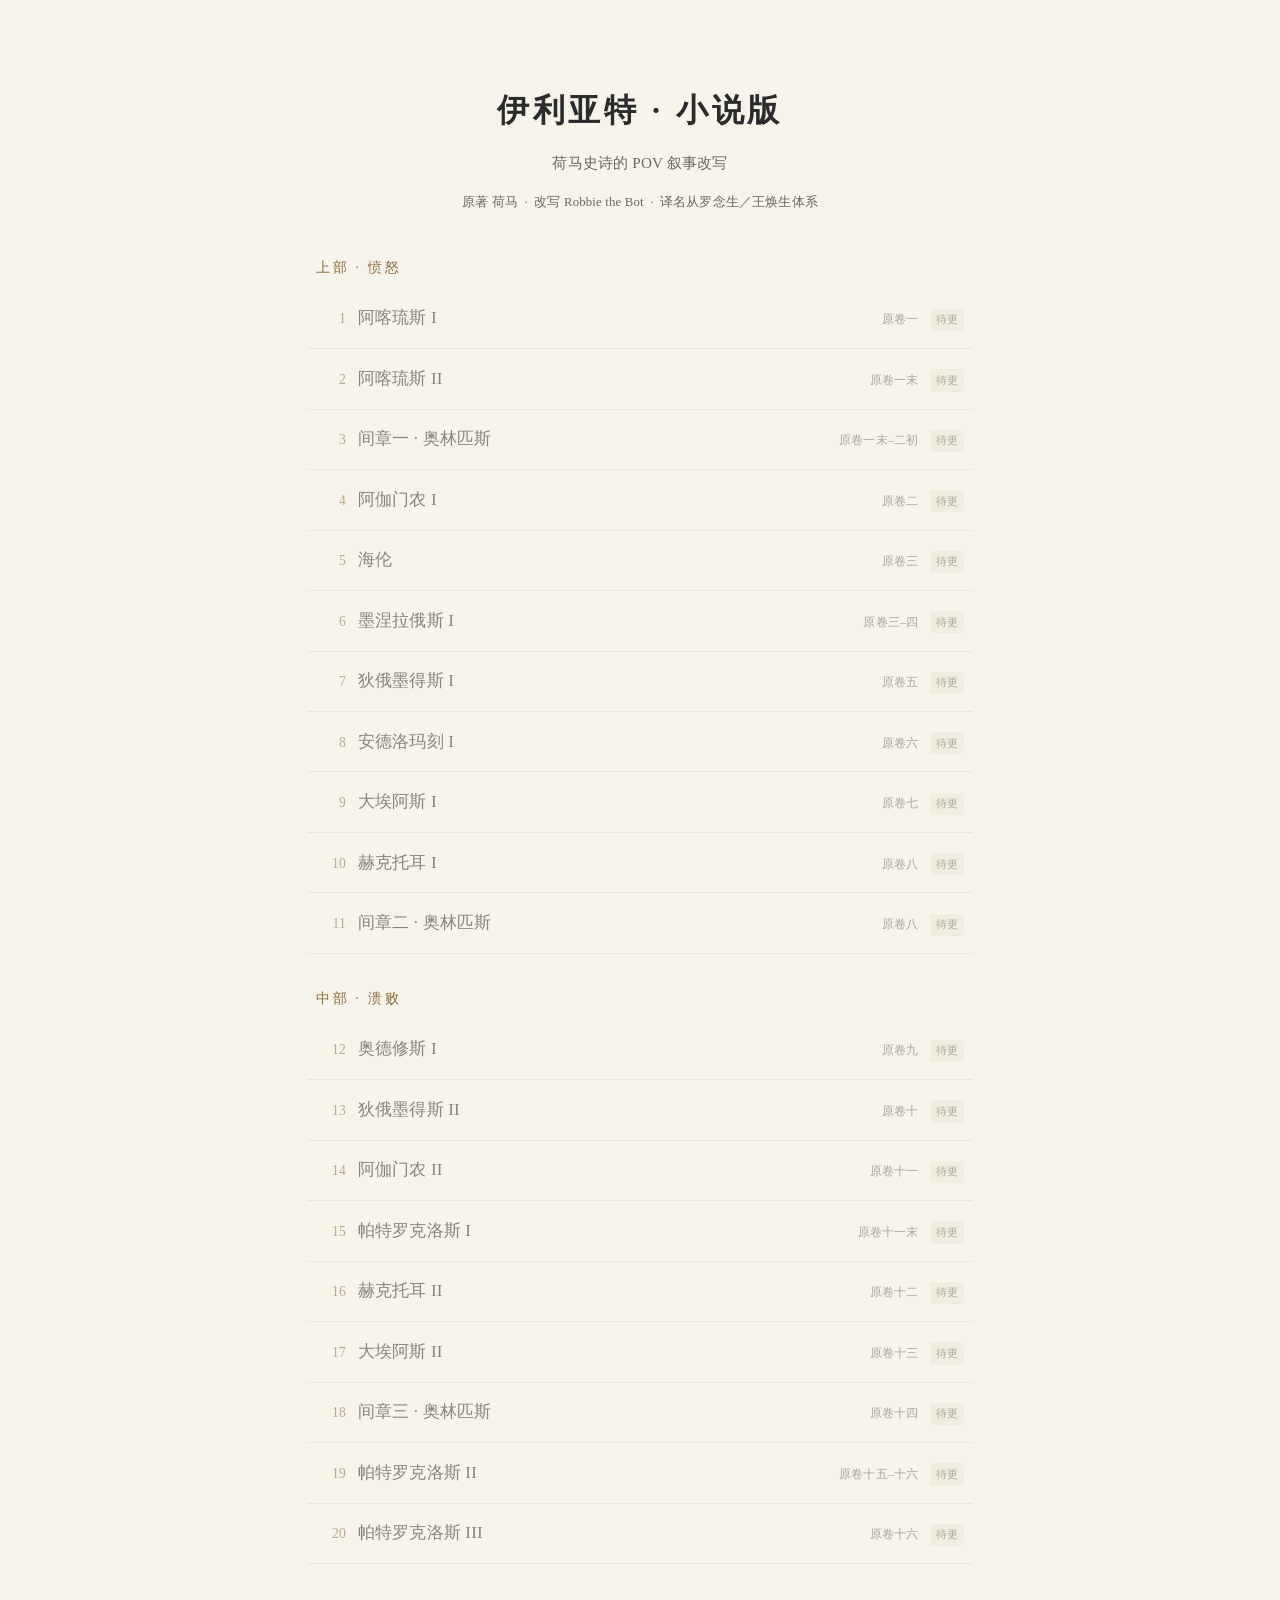
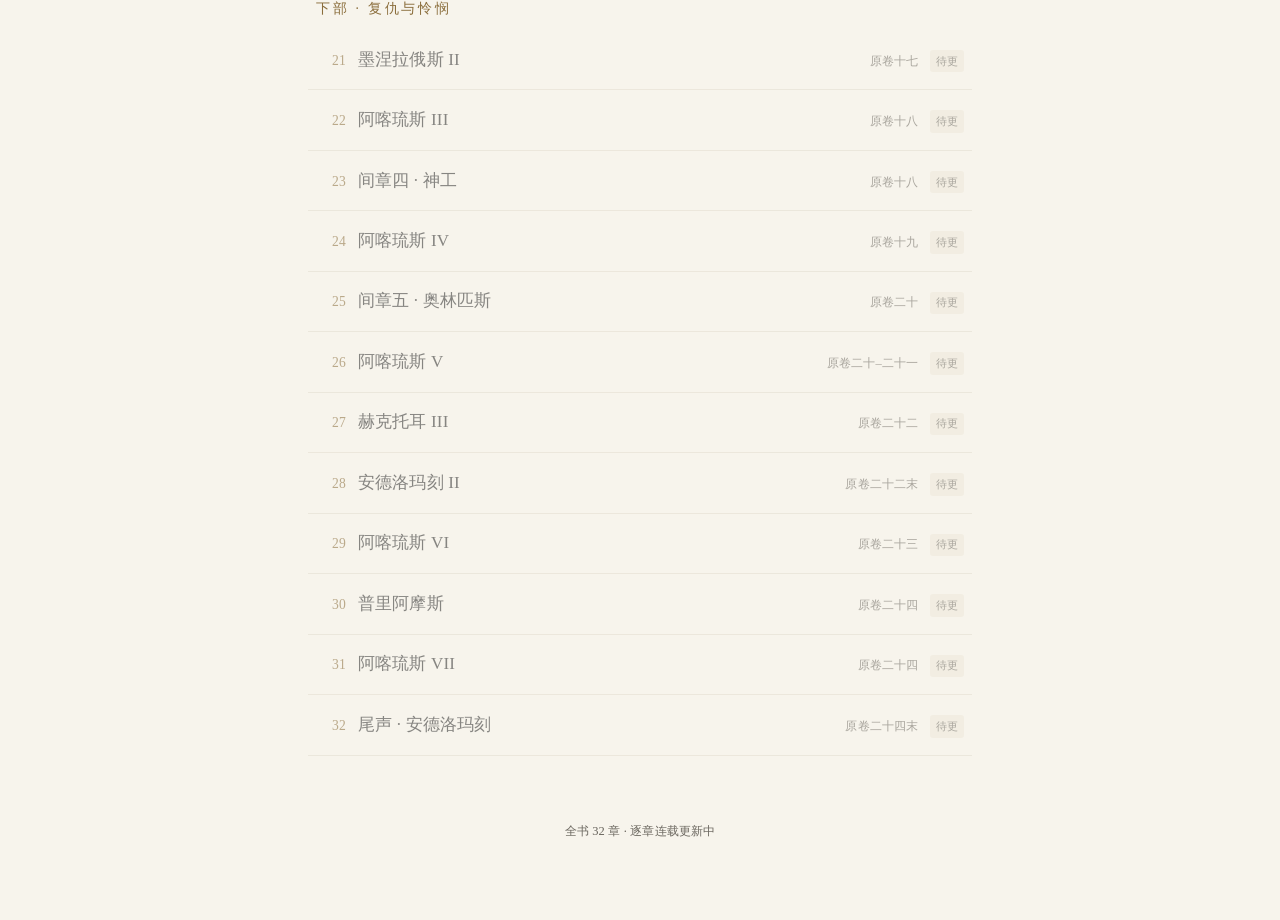
==== index.html @ 6d1f7e91 "init: ebook site skeleton with 32-chapter TOC" ====
<!DOCTYPE html>
<html lang="zh-CN">
<head>
<meta charset="UTF-8">
<meta name="viewport" content="width=device-width, initial-scale=1.0">
<title>伊利亚特-小说版</title>
<meta name="description" content="荷马史诗《伊利亚特》的 POV 小说改写：忠于原著情节，以《冰与火之歌》式的限知视角与冷峻叙事重述特洛伊战争第十年的五十一天。">
<link rel="stylesheet" href="assets/style.css">
</head>
<body>
<div class="wrap">

  <h1 class="book-title">伊利亚特 · 小说版</h1>
  <p class="book-subtitle">荷马史诗的 POV 叙事改写</p>
  <p class="book-meta">原著 荷马<span class="dot">·</span>改写 Robbie the Bot<span class="dot">·</span>译名从罗念生／王焕生体系</p>

  <p class="toc-section">上部 · 愤怒</p>
  <ul class="toc">
    <li class="toc-item is-pending"><span class="toc-num">1</span><span class="toc-name">阿喀琉斯 I</span><span class="toc-vol">原卷一</span><span class="toc-badge">待更</span></li>
    <li class="toc-item is-pending"><span class="toc-num">2</span><span class="toc-name">阿喀琉斯 II</span><span class="toc-vol">原卷一末</span><span class="toc-badge">待更</span></li>
    <li class="toc-item is-pending"><span class="toc-num">3</span><span class="toc-name">间章一 · 奥林匹斯</span><span class="toc-vol">原卷一末–二初</span><span class="toc-badge">待更</span></li>
    <li class="toc-item is-pending"><span class="toc-num">4</span><span class="toc-name">阿伽门农 I</span><span class="toc-vol">原卷二</span><span class="toc-badge">待更</span></li>
    <li class="toc-item is-pending"><span class="toc-num">5</span><span class="toc-name">海伦</span><span class="toc-vol">原卷三</span><span class="toc-badge">待更</span></li>
    <li class="toc-item is-pending"><span class="toc-num">6</span><span class="toc-name">墨涅拉俄斯 I</span><span class="toc-vol">原卷三–四</span><span class="toc-badge">待更</span></li>
    <li class="toc-item is-pending"><span class="toc-num">7</span><span class="toc-name">狄俄墨得斯 I</span><span class="toc-vol">原卷五</span><span class="toc-badge">待更</span></li>
    <li class="toc-item is-pending"><span class="toc-num">8</span><span class="toc-name">安德洛玛刻 I</span><span class="toc-vol">原卷六</span><span class="toc-badge">待更</span></li>
    <li class="toc-item is-pending"><span class="toc-num">9</span><span class="toc-name">大埃阿斯 I</span><span class="toc-vol">原卷七</span><span class="toc-badge">待更</span></li>
    <li class="toc-item is-pending"><span class="toc-num">10</span><span class="toc-name">赫克托耳 I</span><span class="toc-vol">原卷八</span><span class="toc-badge">待更</span></li>
    <li class="toc-item is-pending"><span class="toc-num">11</span><span class="toc-name">间章二 · 奥林匹斯</span><span class="toc-vol">原卷八</span><span class="toc-badge">待更</span></li>
  </ul>

  <p class="toc-section">中部 · 溃败</p>
  <ul class="toc">
    <li class="toc-item is-pending"><span class="toc-num">12</span><span class="toc-name">奥德修斯 I</span><span class="toc-vol">原卷九</span><span class="toc-badge">待更</span></li>
    <li class="toc-item is-pending"><span class="toc-num">13</span><span class="toc-name">狄俄墨得斯 II</span><span class="toc-vol">原卷十</span><span class="toc-badge">待更</span></li>
    <li class="toc-item is-pending"><span class="toc-num">14</span><span class="toc-name">阿伽门农 II</span><span class="toc-vol">原卷十一</span><span class="toc-badge">待更</span></li>
    <li class="toc-item is-pending"><span class="toc-num">15</span><span class="toc-name">帕特罗克洛斯 I</span><span class="toc-vol">原卷十一末</span><span class="toc-badge">待更</span></li>
    <li class="toc-item is-pending"><span class="toc-num">16</span><span class="toc-name">赫克托耳 II</span><span class="toc-vol">原卷十二</span><span class="toc-badge">待更</span></li>
    <li class="toc-item is-pending"><span class="toc-num">17</span><span class="toc-name">大埃阿斯 II</span><span class="toc-vol">原卷十三</span><span class="toc-badge">待更</span></li>
    <li class="toc-item is-pending"><span class="toc-num">18</span><span class="toc-name">间章三 · 奥林匹斯</span><span class="toc-vol">原卷十四</span><span class="toc-badge">待更</span></li>
    <li class="toc-item is-pending"><span class="toc-num">19</span><span class="toc-name">帕特罗克洛斯 II</span><span class="toc-vol">原卷十五–十六</span><span class="toc-badge">待更</span></li>
    <li class="toc-item is-pending"><span class="toc-num">20</span><span class="toc-name">帕特罗克洛斯 III</span><span class="toc-vol">原卷十六</span><span class="toc-badge">待更</span></li>
  </ul>

  <p class="toc-section">下部 · 复仇与怜悯</p>
  <ul class="toc">
    <li class="toc-item is-pending"><span class="toc-num">21</span><span class="toc-name">墨涅拉俄斯 II</span><span class="toc-vol">原卷十七</span><span class="toc-badge">待更</span></li>
    <li class="toc-item is-pending"><span class="toc-num">22</span><span class="toc-name">阿喀琉斯 III</span><span class="toc-vol">原卷十八</span><span class="toc-badge">待更</span></li>
    <li class="toc-item is-pending"><span class="toc-num">23</span><span class="toc-name">间章四 · 神工</span><span class="toc-vol">原卷十八</span><span class="toc-badge">待更</span></li>
    <li class="toc-item is-pending"><span class="toc-num">24</span><span class="toc-name">阿喀琉斯 IV</span><span class="toc-vol">原卷十九</span><span class="toc-badge">待更</span></li>
    <li class="toc-item is-pending"><span class="toc-num">25</span><span class="toc-name">间章五 · 奥林匹斯</span><span class="toc-vol">原卷二十</span><span class="toc-badge">待更</span></li>
    <li class="toc-item is-pending"><span class="toc-num">26</span><span class="toc-name">阿喀琉斯 V</span><span class="toc-vol">原卷二十–二十一</span><span class="toc-badge">待更</span></li>
    <li class="toc-item is-pending"><span class="toc-num">27</span><span class="toc-name">赫克托耳 III</span><span class="toc-vol">原卷二十二</span><span class="toc-badge">待更</span></li>
    <li class="toc-item is-pending"><span class="toc-num">28</span><span class="toc-name">安德洛玛刻 II</span><span class="toc-vol">原卷二十二末</span><span class="toc-badge">待更</span></li>
    <li class="toc-item is-pending"><span class="toc-num">29</span><span class="toc-name">阿喀琉斯 VI</span><span class="toc-vol">原卷二十三</span><span class="toc-badge">待更</span></li>
    <li class="toc-item is-pending"><span class="toc-num">30</span><span class="toc-name">普里阿摩斯</span><span class="toc-vol">原卷二十四</span><span class="toc-badge">待更</span></li>
    <li class="toc-item is-pending"><span class="toc-num">31</span><span class="toc-name">阿喀琉斯 VII</span><span class="toc-vol">原卷二十四</span><span class="toc-badge">待更</span></li>
    <li class="toc-item is-pending"><span class="toc-num">32</span><span class="toc-name">尾声 · 安德洛玛刻</span><span class="toc-vol">原卷二十四末</span><span class="toc-badge">待更</span></li>
  </ul>

  <p class="colophon">全书 32 章 · 逐章连载更新中</p>

</div>
</body>
</html>
---- assets/style.css ----
/* 《伊利亚特-小说版》电子书样式
   纸感阅读 / 衬线排版 / 移动端优先 / 自动深色模式 */

:root {
  --paper: #f7f4ec;
  --ink: #2b2b2b;
  --ink-soft: #6b675f;
  --accent: #8a6d3b;
  --hairline: #e3ddd0;
  --card: #fffdf8;
  --badge-bg: #efe9db;
}

@media (prefers-color-scheme: dark) {
  :root {
    --paper: #1a1917;
    --ink: #e8e4da;
    --ink-soft: #9a948a;
    --accent: #c9a86a;
    --hairline: #33302b;
    --card: #22211e;
    --badge-bg: #2e2b26;
  }
}

* { box-sizing: border-box; }

html { -webkit-text-size-adjust: 100%; }

body {
  margin: 0;
  background: var(--paper);
  color: var(--ink);
  font-family: "Noto Serif SC", "Source Han Serif SC", "Songti SC", "STSong", serif;
  font-size: 17px;
  line-height: 1.9;
  letter-spacing: 0.01em;
}

.wrap {
  max-width: 44rem;
  margin: 0 auto;
  padding: 2.5rem 1.25rem 4rem;
}

/* ---------- 首页 ---------- */

.book-title {
  text-align: center;
  margin: 2.5rem 0 0.5rem;
  font-size: 2rem;
  font-weight: 700;
  letter-spacing: 0.12em;
}

.book-subtitle {
  text-align: center;
  color: var(--ink-soft);
  font-size: 0.95rem;
  margin: 0 0 0.75rem;
}

.book-meta {
  text-align: center;
  color: var(--ink-soft);
  font-size: 0.8rem;
  margin-bottom: 2.5rem;
}

.book-meta .dot { margin: 0 0.5em; }

.toc { list-style: none; margin: 0; padding: 0; }

.toc-item {
  display: flex;
  align-items: baseline;
  gap: 0.75rem;
  padding: 0.85rem 0.5rem;
  border-bottom: 1px solid var(--hairline);
}

a.toc-item {
  color: inherit;
  text-decoration: none;
  transition: background 0.15s ease;
}

a.toc-item:hover { background: var(--badge-bg); }

.toc-num {
  flex: none;
  width: 2.2em;
  text-align: right;
  color: var(--accent);
  font-size: 0.85rem;
  font-variant-numeric: tabular-nums;
}

.toc-name { flex: 1; }

.toc-vol {
  flex: none;
  color: var(--ink-soft);
  font-size: 0.78rem;
  white-space: nowrap;
}

.toc-badge {
  flex: none;
  font-size: 0.7rem;
  color: var(--ink-soft);
  background: var(--badge-bg);
  border-radius: 3px;
  padding: 0.05em 0.5em;
  white-space: nowrap;
}

.toc-item.is-pending { opacity: 0.55; }

.toc-section {
  margin: 2rem 0 0.5rem;
  padding: 0 0.5rem;
  color: var(--accent);
  font-size: 0.85rem;
  letter-spacing: 0.2em;
}

/* ---------- 章节页 ---------- */

.chapter-head { margin-bottom: 2.5rem; }

.back-link {
  display: inline-block;
  color: var(--ink-soft);
  font-size: 0.85rem;
  text-decoration: none;
  margin-bottom: 2rem;
}

.back-link:hover { color: var(--accent); }

.chapter-kicker {
  color: var(--accent);
  font-size: 0.85rem;
  letter-spacing: 0.25em;
  margin: 0 0 0.5rem;
}

.chapter-title {
  font-size: 1.7rem;
  font-weight: 700;
  margin: 0 0 0.5rem;
  letter-spacing: 0.06em;
}

.chapter-vol {
  color: var(--ink-soft);
  font-size: 0.85rem;
  margin: 0;
}

.chapter-body p {
  margin: 0 0 1.4em;
  text-align: justify;
  text-justify: inter-ideograph;
}

.chapter-body p:first-of-type::first-letter {
  font-size: 1.15em;
  color: var(--accent);
}

.chapter-nav {
  display: flex;
  justify-content: space-between;
  gap: 1rem;
  margin-top: 3.5rem;
  padding-top: 1.5rem;
  border-top: 1px solid var(--hairline);
}

.chapter-nav a {
  color: var(--accent);
  text-decoration: none;
  font-size: 0.9rem;
  max-width: 45%;
}

.chapter-nav a:hover { text-decoration: underline; }

.chapter-nav .next { margin-left: auto; text-align: right; }

.colophon {
  margin-top: 4rem;
  text-align: center;
  color: var(--ink-soft);
  font-size: 0.78rem;
}

/* ---------- 移动端 ---------- */

@media (max-width: 480px) {
  body { font-size: 16px; }
  .wrap { padding: 1.5rem 1rem 3rem; }
  .book-title { font-size: 1.6rem; margin-top: 1.5rem; }
  .chapter-title { font-size: 1.4rem; }
  .toc-vol { display: none; }
}
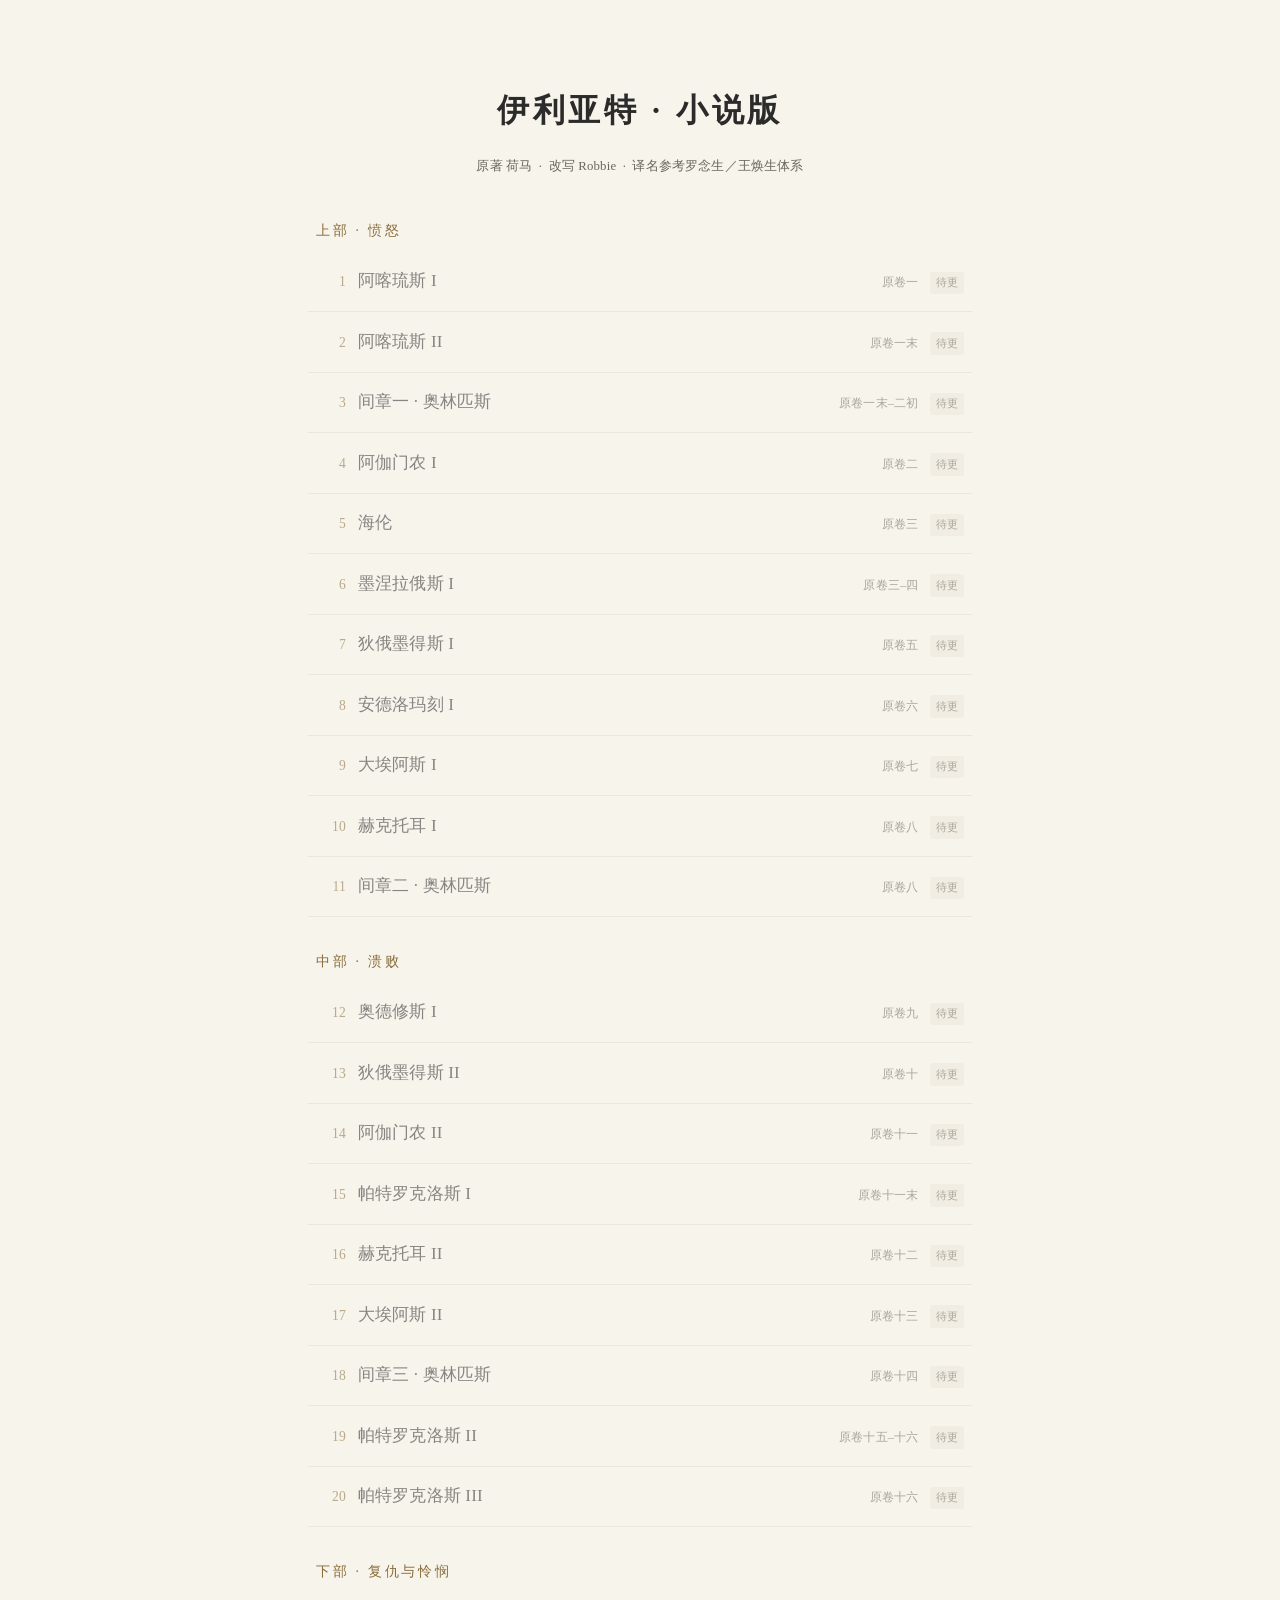
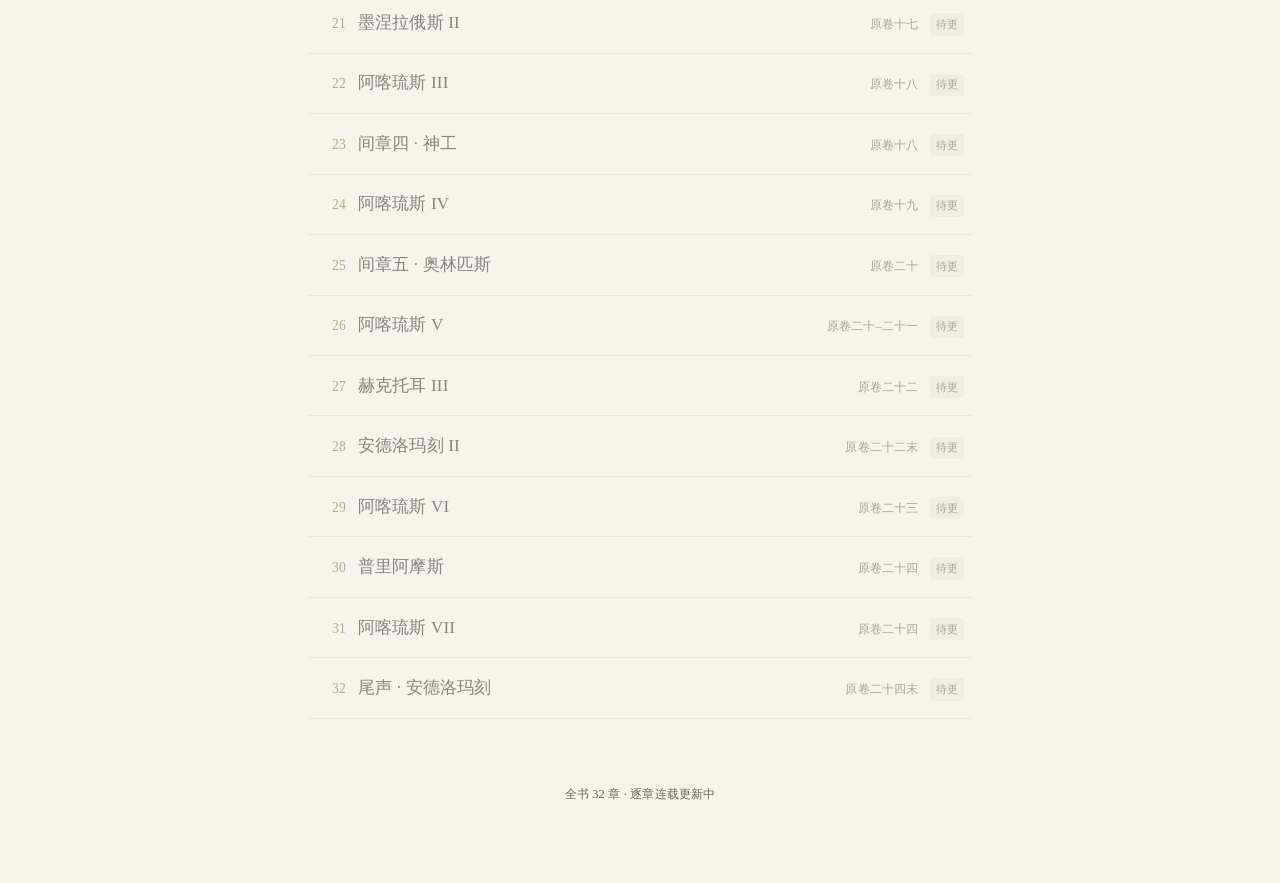
==== commit 7ff6a1cf: "home: drop subtitle, simplify byline" ====
--- a/index.html
+++ b/index.html
@@ -11,8 +11,7 @@
 <div class="wrap">
 
   <h1 class="book-title">伊利亚特 · 小说版</h1>
-  <p class="book-subtitle">荷马史诗的 POV 叙事改写</p>
-  <p class="book-meta">原著 荷马<span class="dot">·</span>改写 Robbie the Bot<span class="dot">·</span>译名从罗念生／王焕生体系</p>
+  <p class="book-meta">原著 荷马<span class="dot">·</span>改写 Robbie<span class="dot">·</span>译名参考罗念生／王焕生体系</p>
 
   <p class="toc-section">上部 · 愤怒</p>
   <ul class="toc">
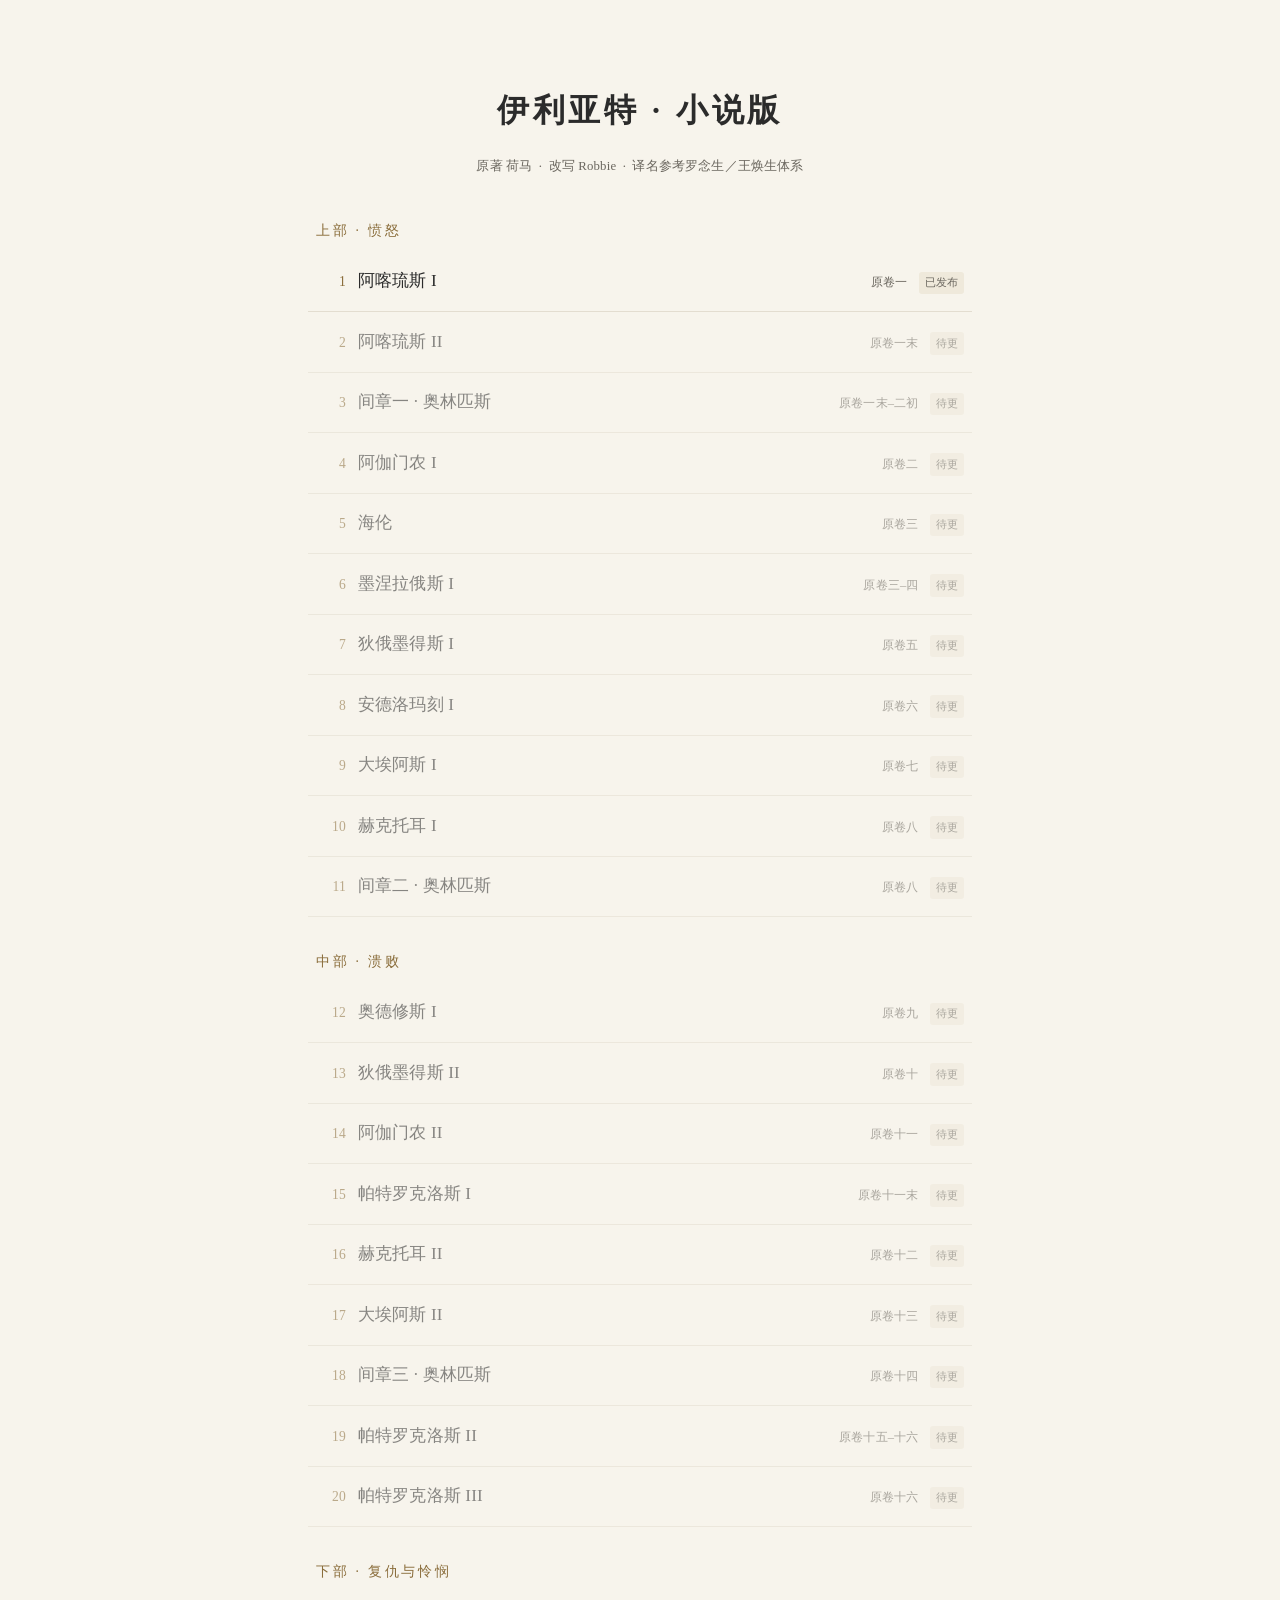
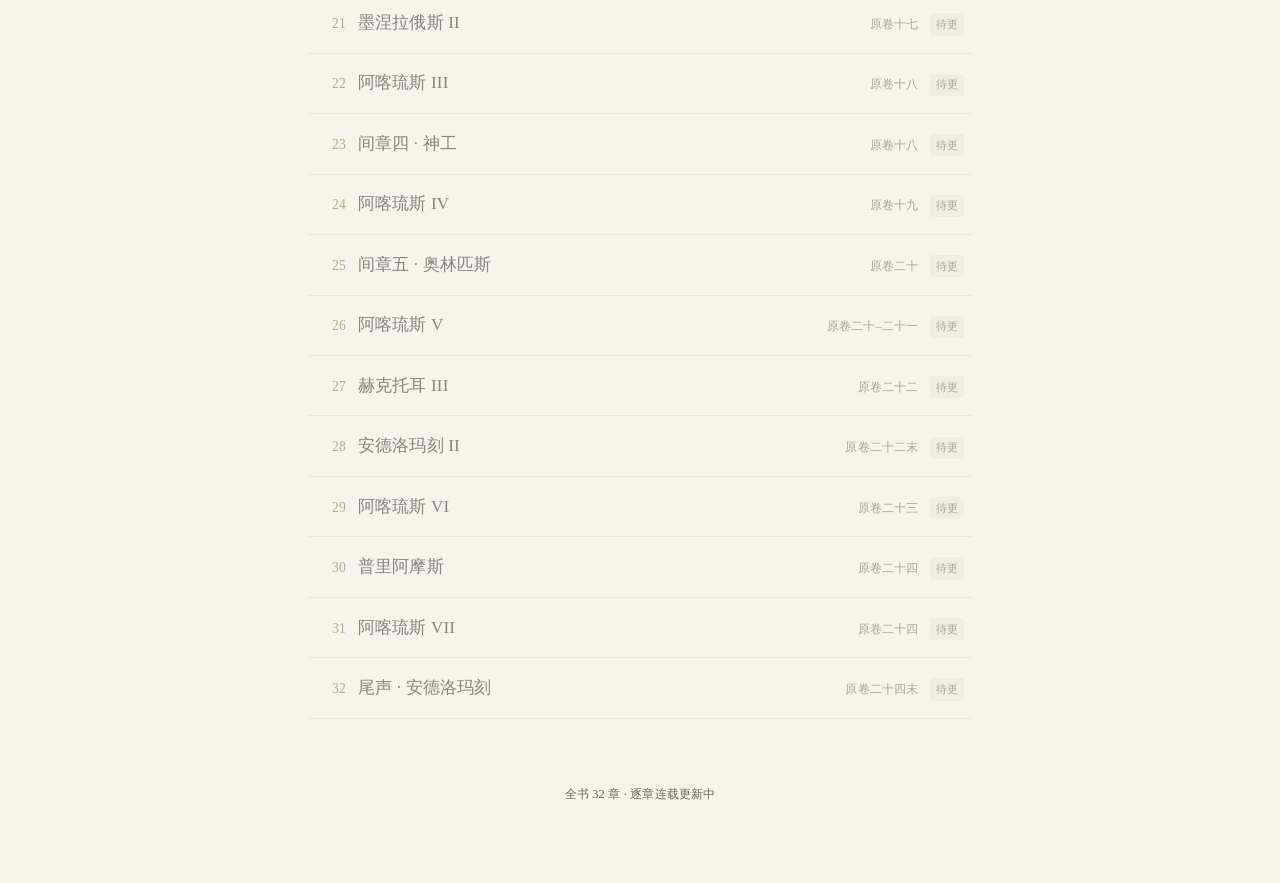
==== commit 8cfdbb11: "ch01: 阿喀琉斯 I（原卷一）" ====
--- a/index.html
+++ b/index.html
@@ -15,7 +15,7 @@
 
   <p class="toc-section">上部 · 愤怒</p>
   <ul class="toc">
-    <li class="toc-item is-pending"><span class="toc-num">1</span><span class="toc-name">阿喀琉斯 I</span><span class="toc-vol">原卷一</span><span class="toc-badge">待更</span></li>
+    <a class="toc-item" href="chapters/ch01.html"><span class="toc-num">1</span><span class="toc-name">阿喀琉斯 I</span><span class="toc-vol">原卷一</span><span class="toc-badge">已发布</span></a>
     <li class="toc-item is-pending"><span class="toc-num">2</span><span class="toc-name">阿喀琉斯 II</span><span class="toc-vol">原卷一末</span><span class="toc-badge">待更</span></li>
     <li class="toc-item is-pending"><span class="toc-num">3</span><span class="toc-name">间章一 · 奥林匹斯</span><span class="toc-vol">原卷一末–二初</span><span class="toc-badge">待更</span></li>
     <li class="toc-item is-pending"><span class="toc-num">4</span><span class="toc-name">阿伽门农 I</span><span class="toc-vol">原卷二</span><span class="toc-badge">待更</span></li>
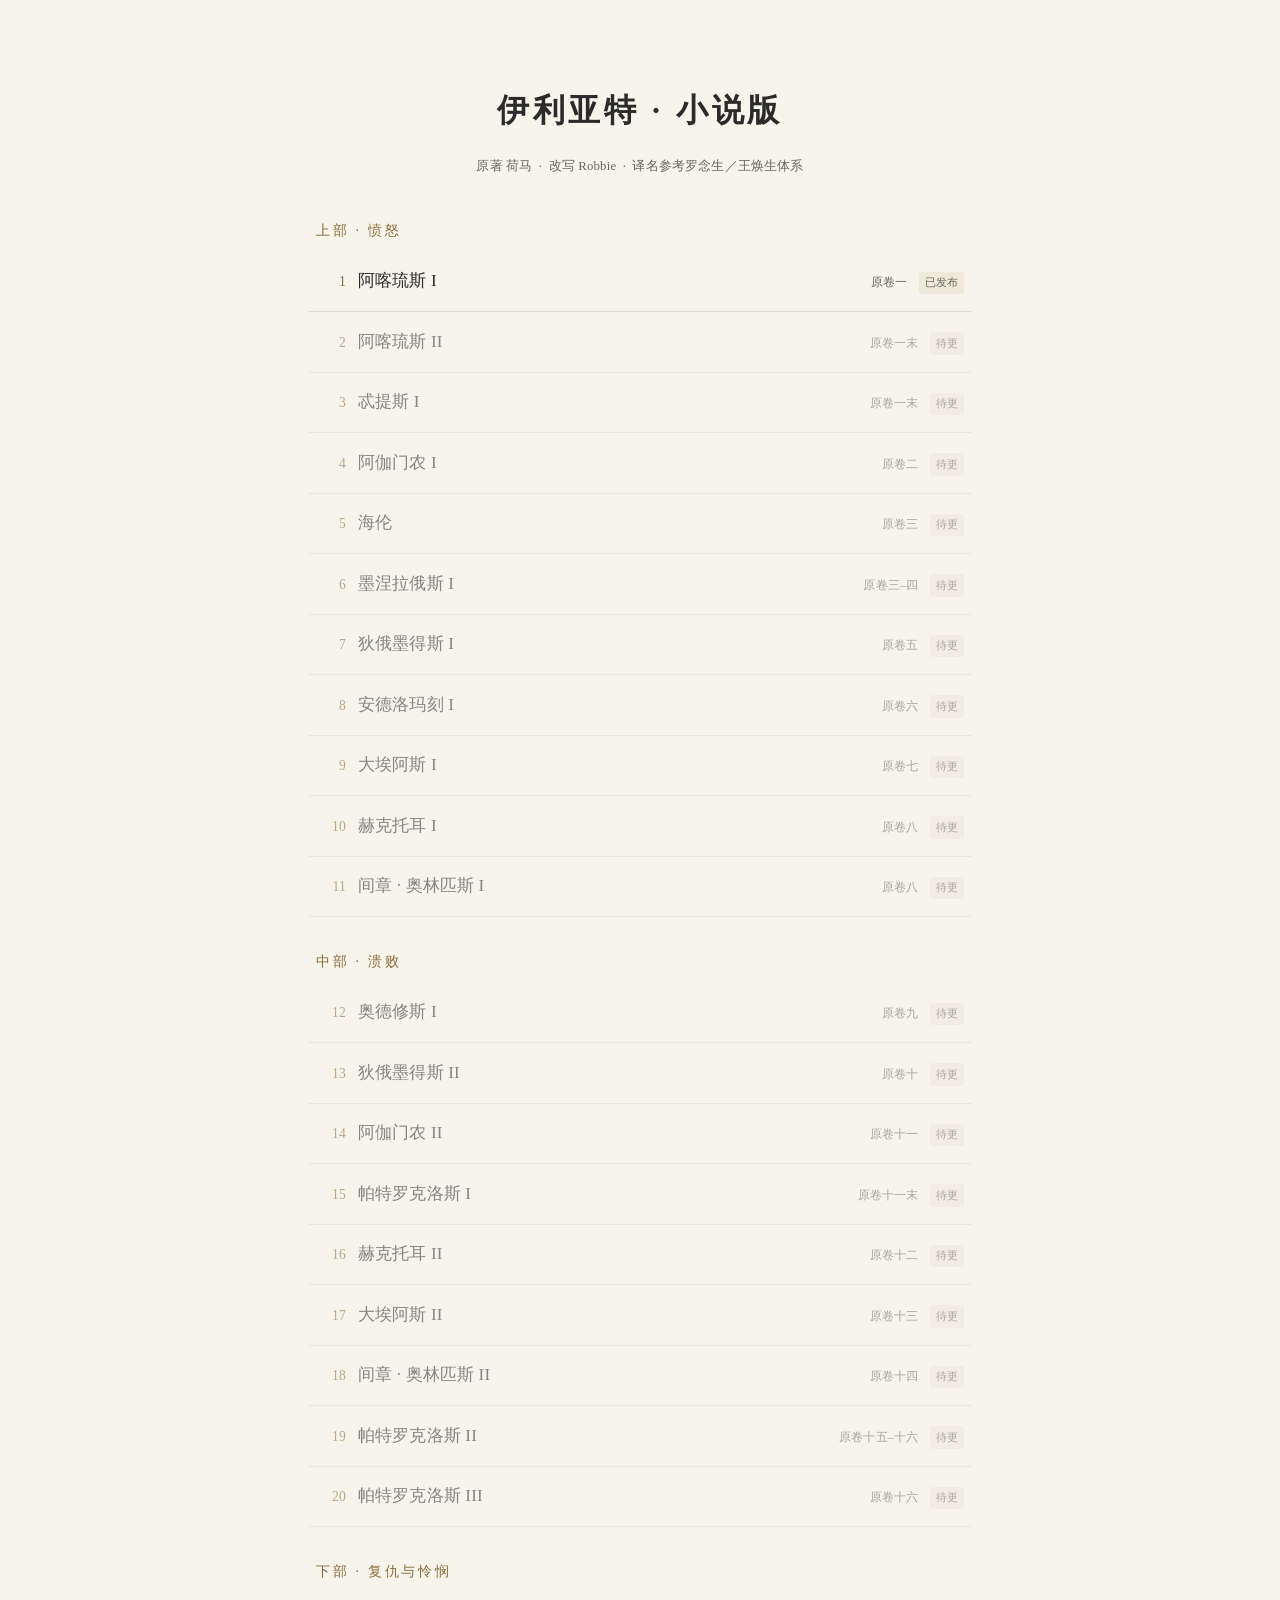
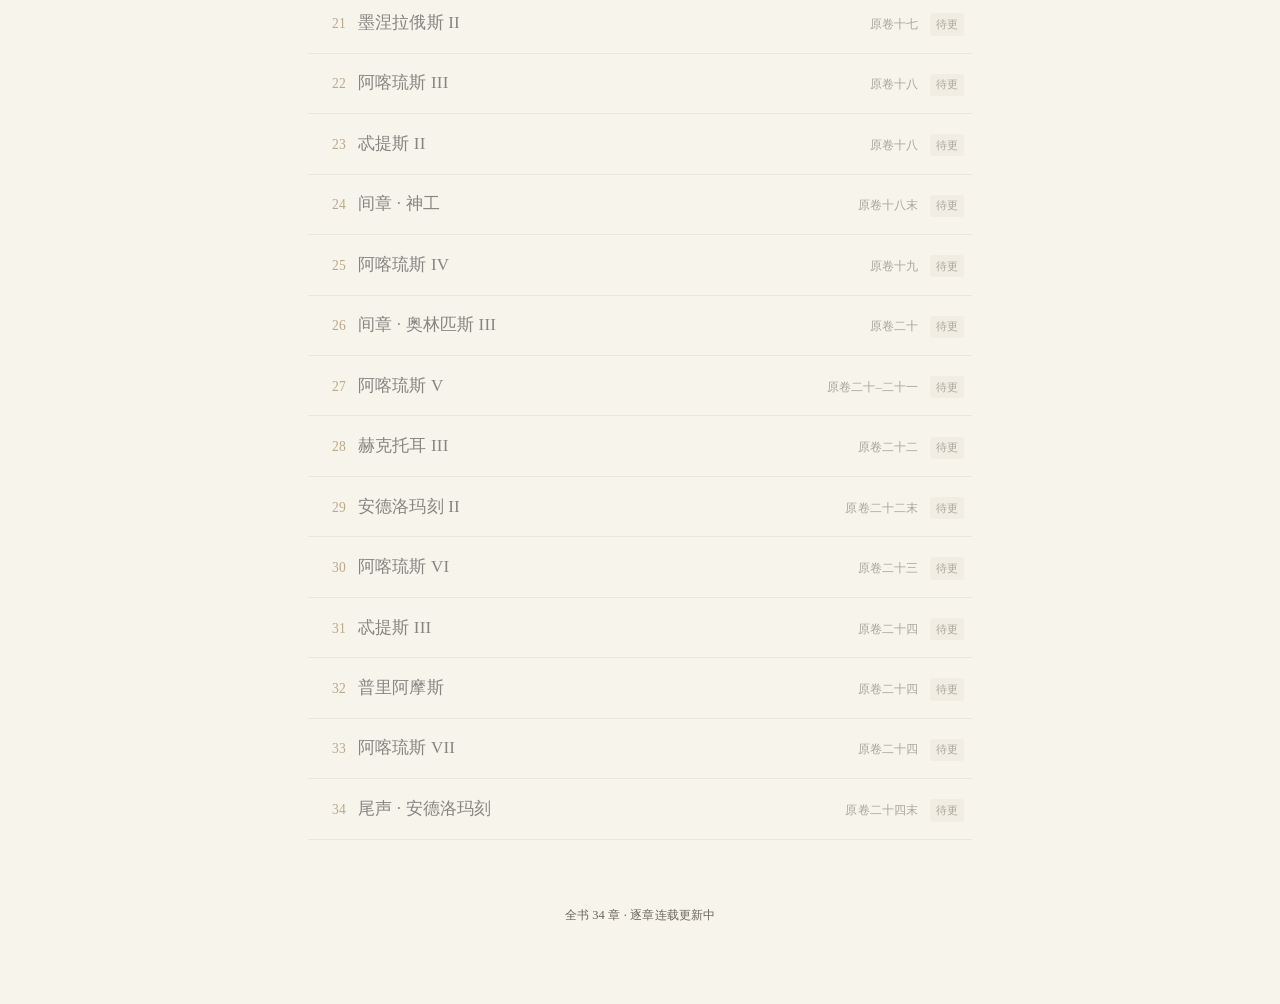
==== commit 95699075: "ch01 v3.1: 张炎手写定稿；目录更新为 34 章 v3.0 总表；构建脚本支持场景分隔符" ====
--- a/index.html
+++ b/index.html
@@ -17,7 +17,7 @@
   <ul class="toc">
     <a class="toc-item" href="chapters/ch01.html"><span class="toc-num">1</span><span class="toc-name">阿喀琉斯 I</span><span class="toc-vol">原卷一</span><span class="toc-badge">已发布</span></a>
     <li class="toc-item is-pending"><span class="toc-num">2</span><span class="toc-name">阿喀琉斯 II</span><span class="toc-vol">原卷一末</span><span class="toc-badge">待更</span></li>
-    <li class="toc-item is-pending"><span class="toc-num">3</span><span class="toc-name">间章一 · 奥林匹斯</span><span class="toc-vol">原卷一末–二初</span><span class="toc-badge">待更</span></li>
+    <li class="toc-item is-pending"><span class="toc-num">3</span><span class="toc-name">忒提斯 I</span><span class="toc-vol">原卷一末</span><span class="toc-badge">待更</span></li>
     <li class="toc-item is-pending"><span class="toc-num">4</span><span class="toc-name">阿伽门农 I</span><span class="toc-vol">原卷二</span><span class="toc-badge">待更</span></li>
     <li class="toc-item is-pending"><span class="toc-num">5</span><span class="toc-name">海伦</span><span class="toc-vol">原卷三</span><span class="toc-badge">待更</span></li>
     <li class="toc-item is-pending"><span class="toc-num">6</span><span class="toc-name">墨涅拉俄斯 I</span><span class="toc-vol">原卷三–四</span><span class="toc-badge">待更</span></li>
@@ -25,7 +25,7 @@
     <li class="toc-item is-pending"><span class="toc-num">8</span><span class="toc-name">安德洛玛刻 I</span><span class="toc-vol">原卷六</span><span class="toc-badge">待更</span></li>
     <li class="toc-item is-pending"><span class="toc-num">9</span><span class="toc-name">大埃阿斯 I</span><span class="toc-vol">原卷七</span><span class="toc-badge">待更</span></li>
     <li class="toc-item is-pending"><span class="toc-num">10</span><span class="toc-name">赫克托耳 I</span><span class="toc-vol">原卷八</span><span class="toc-badge">待更</span></li>
-    <li class="toc-item is-pending"><span class="toc-num">11</span><span class="toc-name">间章二 · 奥林匹斯</span><span class="toc-vol">原卷八</span><span class="toc-badge">待更</span></li>
+    <li class="toc-item is-pending"><span class="toc-num">11</span><span class="toc-name">间章 · 奥林匹斯 I</span><span class="toc-vol">原卷八</span><span class="toc-badge">待更</span></li>
   </ul>
 
   <p class="toc-section">中部 · 溃败</p>
@@ -36,7 +36,7 @@
     <li class="toc-item is-pending"><span class="toc-num">15</span><span class="toc-name">帕特罗克洛斯 I</span><span class="toc-vol">原卷十一末</span><span class="toc-badge">待更</span></li>
     <li class="toc-item is-pending"><span class="toc-num">16</span><span class="toc-name">赫克托耳 II</span><span class="toc-vol">原卷十二</span><span class="toc-badge">待更</span></li>
     <li class="toc-item is-pending"><span class="toc-num">17</span><span class="toc-name">大埃阿斯 II</span><span class="toc-vol">原卷十三</span><span class="toc-badge">待更</span></li>
-    <li class="toc-item is-pending"><span class="toc-num">18</span><span class="toc-name">间章三 · 奥林匹斯</span><span class="toc-vol">原卷十四</span><span class="toc-badge">待更</span></li>
+    <li class="toc-item is-pending"><span class="toc-num">18</span><span class="toc-name">间章 · 奥林匹斯 II</span><span class="toc-vol">原卷十四</span><span class="toc-badge">待更</span></li>
     <li class="toc-item is-pending"><span class="toc-num">19</span><span class="toc-name">帕特罗克洛斯 II</span><span class="toc-vol">原卷十五–十六</span><span class="toc-badge">待更</span></li>
     <li class="toc-item is-pending"><span class="toc-num">20</span><span class="toc-name">帕特罗克洛斯 III</span><span class="toc-vol">原卷十六</span><span class="toc-badge">待更</span></li>
   </ul>
@@ -45,19 +45,21 @@
   <ul class="toc">
     <li class="toc-item is-pending"><span class="toc-num">21</span><span class="toc-name">墨涅拉俄斯 II</span><span class="toc-vol">原卷十七</span><span class="toc-badge">待更</span></li>
     <li class="toc-item is-pending"><span class="toc-num">22</span><span class="toc-name">阿喀琉斯 III</span><span class="toc-vol">原卷十八</span><span class="toc-badge">待更</span></li>
-    <li class="toc-item is-pending"><span class="toc-num">23</span><span class="toc-name">间章四 · 神工</span><span class="toc-vol">原卷十八</span><span class="toc-badge">待更</span></li>
-    <li class="toc-item is-pending"><span class="toc-num">24</span><span class="toc-name">阿喀琉斯 IV</span><span class="toc-vol">原卷十九</span><span class="toc-badge">待更</span></li>
-    <li class="toc-item is-pending"><span class="toc-num">25</span><span class="toc-name">间章五 · 奥林匹斯</span><span class="toc-vol">原卷二十</span><span class="toc-badge">待更</span></li>
-    <li class="toc-item is-pending"><span class="toc-num">26</span><span class="toc-name">阿喀琉斯 V</span><span class="toc-vol">原卷二十–二十一</span><span class="toc-badge">待更</span></li>
-    <li class="toc-item is-pending"><span class="toc-num">27</span><span class="toc-name">赫克托耳 III</span><span class="toc-vol">原卷二十二</span><span class="toc-badge">待更</span></li>
-    <li class="toc-item is-pending"><span class="toc-num">28</span><span class="toc-name">安德洛玛刻 II</span><span class="toc-vol">原卷二十二末</span><span class="toc-badge">待更</span></li>
-    <li class="toc-item is-pending"><span class="toc-num">29</span><span class="toc-name">阿喀琉斯 VI</span><span class="toc-vol">原卷二十三</span><span class="toc-badge">待更</span></li>
-    <li class="toc-item is-pending"><span class="toc-num">30</span><span class="toc-name">普里阿摩斯</span><span class="toc-vol">原卷二十四</span><span class="toc-badge">待更</span></li>
-    <li class="toc-item is-pending"><span class="toc-num">31</span><span class="toc-name">阿喀琉斯 VII</span><span class="toc-vol">原卷二十四</span><span class="toc-badge">待更</span></li>
-    <li class="toc-item is-pending"><span class="toc-num">32</span><span class="toc-name">尾声 · 安德洛玛刻</span><span class="toc-vol">原卷二十四末</span><span class="toc-badge">待更</span></li>
+    <li class="toc-item is-pending"><span class="toc-num">23</span><span class="toc-name">忒提斯 II</span><span class="toc-vol">原卷十八</span><span class="toc-badge">待更</span></li>
+    <li class="toc-item is-pending"><span class="toc-num">24</span><span class="toc-name">间章 · 神工</span><span class="toc-vol">原卷十八末</span><span class="toc-badge">待更</span></li>
+    <li class="toc-item is-pending"><span class="toc-num">25</span><span class="toc-name">阿喀琉斯 IV</span><span class="toc-vol">原卷十九</span><span class="toc-badge">待更</span></li>
+    <li class="toc-item is-pending"><span class="toc-num">26</span><span class="toc-name">间章 · 奥林匹斯 III</span><span class="toc-vol">原卷二十</span><span class="toc-badge">待更</span></li>
+    <li class="toc-item is-pending"><span class="toc-num">27</span><span class="toc-name">阿喀琉斯 V</span><span class="toc-vol">原卷二十–二十一</span><span class="toc-badge">待更</span></li>
+    <li class="toc-item is-pending"><span class="toc-num">28</span><span class="toc-name">赫克托耳 III</span><span class="toc-vol">原卷二十二</span><span class="toc-badge">待更</span></li>
+    <li class="toc-item is-pending"><span class="toc-num">29</span><span class="toc-name">安德洛玛刻 II</span><span class="toc-vol">原卷二十二末</span><span class="toc-badge">待更</span></li>
+    <li class="toc-item is-pending"><span class="toc-num">30</span><span class="toc-name">阿喀琉斯 VI</span><span class="toc-vol">原卷二十三</span><span class="toc-badge">待更</span></li>
+    <li class="toc-item is-pending"><span class="toc-num">31</span><span class="toc-name">忒提斯 III</span><span class="toc-vol">原卷二十四</span><span class="toc-badge">待更</span></li>
+    <li class="toc-item is-pending"><span class="toc-num">32</span><span class="toc-name">普里阿摩斯</span><span class="toc-vol">原卷二十四</span><span class="toc-badge">待更</span></li>
+    <li class="toc-item is-pending"><span class="toc-num">33</span><span class="toc-name">阿喀琉斯 VII</span><span class="toc-vol">原卷二十四</span><span class="toc-badge">待更</span></li>
+    <li class="toc-item is-pending"><span class="toc-num">34</span><span class="toc-name">尾声 · 安德洛玛刻</span><span class="toc-vol">原卷二十四末</span><span class="toc-badge">待更</span></li>
   </ul>
 
-  <p class="colophon">全书 32 章 · 逐章连载更新中</p>
+  <p class="colophon">全书 34 章 · 逐章连载更新中</p>
 
 </div>
 </body>
--- a/assets/style.css
+++ b/assets/style.css
@@ -170,6 +170,15 @@
   color: var(--accent);
 }
 
+.scene-break {
+  margin: 2.2em 0;
+  text-align: center;
+  letter-spacing: 0.6em;
+  text-indent: 0.6em;
+  color: var(--ink-soft);
+  user-select: none;
+}
+
 .chapter-nav {
   display: flex;
   justify-content: space-between;
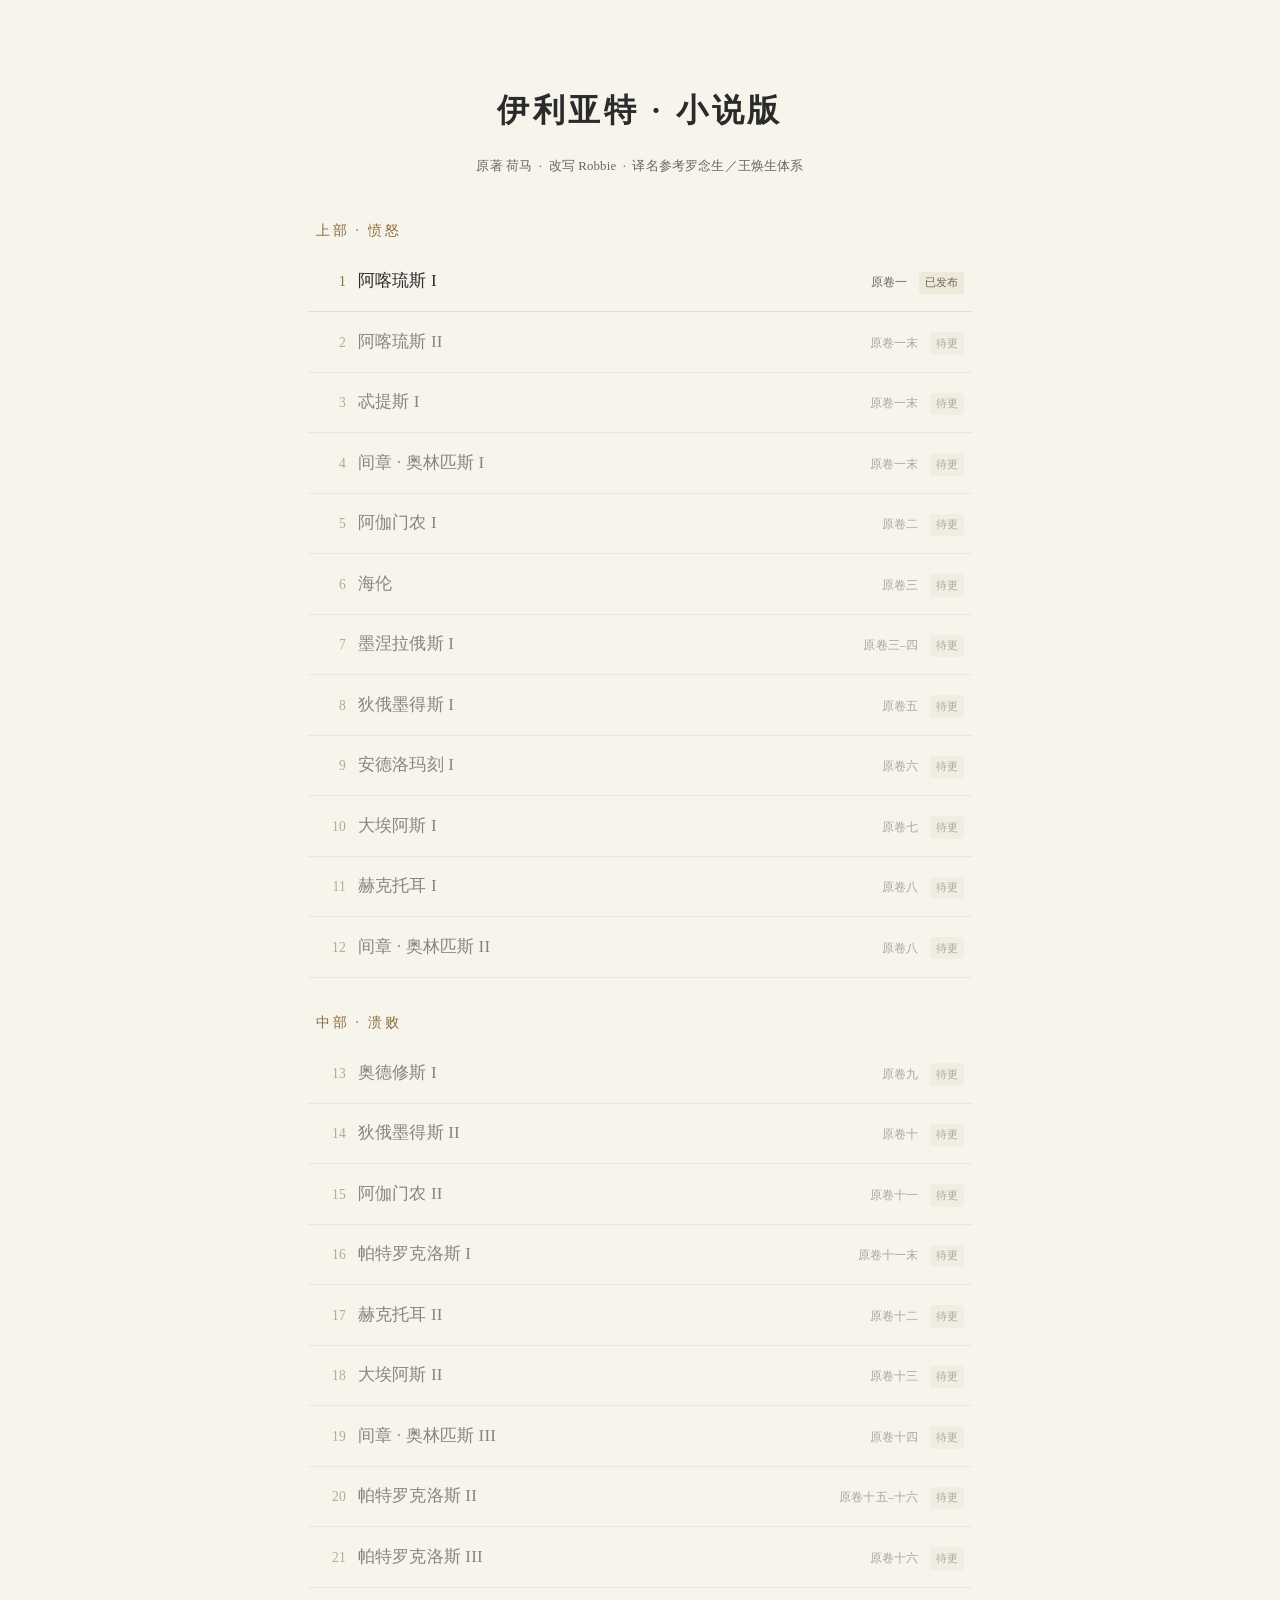
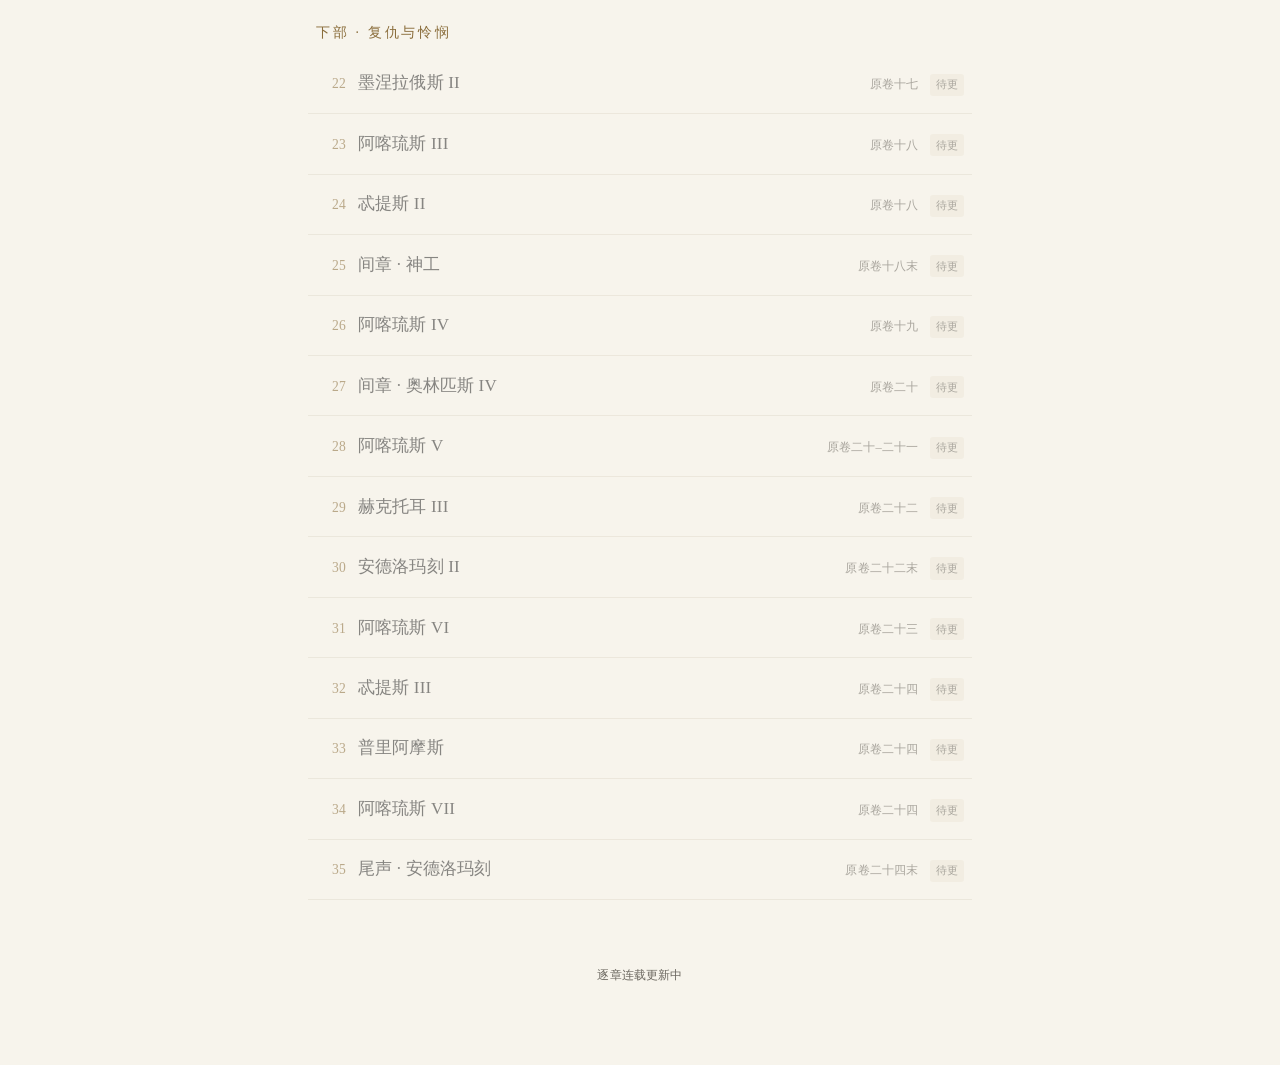
==== commit 2638a7d8: "目录更新为 35 个篇章单元（v3.4 D01 方案 C）：第 4 章插入间章·奥林匹斯 I，其后顺延" ====
--- a/index.html
+++ b/index.html
@@ -4,7 +4,7 @@
 <meta charset="UTF-8">
 <meta name="viewport" content="width=device-width, initial-scale=1.0">
 <title>伊利亚特-小说版</title>
-<meta name="description" content="荷马史诗《伊利亚特》的 POV 小说改写：忠于原著情节，以《冰与火之歌》式的限知视角与冷峻叙事重述特洛伊战争第十年的五十一天。">
+<meta name="description" content="荷马史诗《伊利亚特》的 POV 小说改写：忠于原著情节，以限知视角与冷峻叙事重述特洛伊战争第十年的五十一天。">
 <link rel="stylesheet" href="assets/style.css">
 </head>
 <body>
@@ -18,48 +18,49 @@
     <a class="toc-item" href="chapters/ch01.html"><span class="toc-num">1</span><span class="toc-name">阿喀琉斯 I</span><span class="toc-vol">原卷一</span><span class="toc-badge">已发布</span></a>
     <li class="toc-item is-pending"><span class="toc-num">2</span><span class="toc-name">阿喀琉斯 II</span><span class="toc-vol">原卷一末</span><span class="toc-badge">待更</span></li>
     <li class="toc-item is-pending"><span class="toc-num">3</span><span class="toc-name">忒提斯 I</span><span class="toc-vol">原卷一末</span><span class="toc-badge">待更</span></li>
-    <li class="toc-item is-pending"><span class="toc-num">4</span><span class="toc-name">阿伽门农 I</span><span class="toc-vol">原卷二</span><span class="toc-badge">待更</span></li>
-    <li class="toc-item is-pending"><span class="toc-num">5</span><span class="toc-name">海伦</span><span class="toc-vol">原卷三</span><span class="toc-badge">待更</span></li>
-    <li class="toc-item is-pending"><span class="toc-num">6</span><span class="toc-name">墨涅拉俄斯 I</span><span class="toc-vol">原卷三–四</span><span class="toc-badge">待更</span></li>
-    <li class="toc-item is-pending"><span class="toc-num">7</span><span class="toc-name">狄俄墨得斯 I</span><span class="toc-vol">原卷五</span><span class="toc-badge">待更</span></li>
-    <li class="toc-item is-pending"><span class="toc-num">8</span><span class="toc-name">安德洛玛刻 I</span><span class="toc-vol">原卷六</span><span class="toc-badge">待更</span></li>
-    <li class="toc-item is-pending"><span class="toc-num">9</span><span class="toc-name">大埃阿斯 I</span><span class="toc-vol">原卷七</span><span class="toc-badge">待更</span></li>
-    <li class="toc-item is-pending"><span class="toc-num">10</span><span class="toc-name">赫克托耳 I</span><span class="toc-vol">原卷八</span><span class="toc-badge">待更</span></li>
-    <li class="toc-item is-pending"><span class="toc-num">11</span><span class="toc-name">间章 · 奥林匹斯 I</span><span class="toc-vol">原卷八</span><span class="toc-badge">待更</span></li>
+    <li class="toc-item is-pending"><span class="toc-num">4</span><span class="toc-name">间章 · 奥林匹斯 I</span><span class="toc-vol">原卷一末</span><span class="toc-badge">待更</span></li>
+    <li class="toc-item is-pending"><span class="toc-num">5</span><span class="toc-name">阿伽门农 I</span><span class="toc-vol">原卷二</span><span class="toc-badge">待更</span></li>
+    <li class="toc-item is-pending"><span class="toc-num">6</span><span class="toc-name">海伦</span><span class="toc-vol">原卷三</span><span class="toc-badge">待更</span></li>
+    <li class="toc-item is-pending"><span class="toc-num">7</span><span class="toc-name">墨涅拉俄斯 I</span><span class="toc-vol">原卷三–四</span><span class="toc-badge">待更</span></li>
+    <li class="toc-item is-pending"><span class="toc-num">8</span><span class="toc-name">狄俄墨得斯 I</span><span class="toc-vol">原卷五</span><span class="toc-badge">待更</span></li>
+    <li class="toc-item is-pending"><span class="toc-num">9</span><span class="toc-name">安德洛玛刻 I</span><span class="toc-vol">原卷六</span><span class="toc-badge">待更</span></li>
+    <li class="toc-item is-pending"><span class="toc-num">10</span><span class="toc-name">大埃阿斯 I</span><span class="toc-vol">原卷七</span><span class="toc-badge">待更</span></li>
+    <li class="toc-item is-pending"><span class="toc-num">11</span><span class="toc-name">赫克托耳 I</span><span class="toc-vol">原卷八</span><span class="toc-badge">待更</span></li>
+    <li class="toc-item is-pending"><span class="toc-num">12</span><span class="toc-name">间章 · 奥林匹斯 II</span><span class="toc-vol">原卷八</span><span class="toc-badge">待更</span></li>
   </ul>
 
   <p class="toc-section">中部 · 溃败</p>
   <ul class="toc">
-    <li class="toc-item is-pending"><span class="toc-num">12</span><span class="toc-name">奥德修斯 I</span><span class="toc-vol">原卷九</span><span class="toc-badge">待更</span></li>
-    <li class="toc-item is-pending"><span class="toc-num">13</span><span class="toc-name">狄俄墨得斯 II</span><span class="toc-vol">原卷十</span><span class="toc-badge">待更</span></li>
-    <li class="toc-item is-pending"><span class="toc-num">14</span><span class="toc-name">阿伽门农 II</span><span class="toc-vol">原卷十一</span><span class="toc-badge">待更</span></li>
-    <li class="toc-item is-pending"><span class="toc-num">15</span><span class="toc-name">帕特罗克洛斯 I</span><span class="toc-vol">原卷十一末</span><span class="toc-badge">待更</span></li>
-    <li class="toc-item is-pending"><span class="toc-num">16</span><span class="toc-name">赫克托耳 II</span><span class="toc-vol">原卷十二</span><span class="toc-badge">待更</span></li>
-    <li class="toc-item is-pending"><span class="toc-num">17</span><span class="toc-name">大埃阿斯 II</span><span class="toc-vol">原卷十三</span><span class="toc-badge">待更</span></li>
-    <li class="toc-item is-pending"><span class="toc-num">18</span><span class="toc-name">间章 · 奥林匹斯 II</span><span class="toc-vol">原卷十四</span><span class="toc-badge">待更</span></li>
-    <li class="toc-item is-pending"><span class="toc-num">19</span><span class="toc-name">帕特罗克洛斯 II</span><span class="toc-vol">原卷十五–十六</span><span class="toc-badge">待更</span></li>
-    <li class="toc-item is-pending"><span class="toc-num">20</span><span class="toc-name">帕特罗克洛斯 III</span><span class="toc-vol">原卷十六</span><span class="toc-badge">待更</span></li>
+    <li class="toc-item is-pending"><span class="toc-num">13</span><span class="toc-name">奥德修斯 I</span><span class="toc-vol">原卷九</span><span class="toc-badge">待更</span></li>
+    <li class="toc-item is-pending"><span class="toc-num">14</span><span class="toc-name">狄俄墨得斯 II</span><span class="toc-vol">原卷十</span><span class="toc-badge">待更</span></li>
+    <li class="toc-item is-pending"><span class="toc-num">15</span><span class="toc-name">阿伽门农 II</span><span class="toc-vol">原卷十一</span><span class="toc-badge">待更</span></li>
+    <li class="toc-item is-pending"><span class="toc-num">16</span><span class="toc-name">帕特罗克洛斯 I</span><span class="toc-vol">原卷十一末</span><span class="toc-badge">待更</span></li>
+    <li class="toc-item is-pending"><span class="toc-num">17</span><span class="toc-name">赫克托耳 II</span><span class="toc-vol">原卷十二</span><span class="toc-badge">待更</span></li>
+    <li class="toc-item is-pending"><span class="toc-num">18</span><span class="toc-name">大埃阿斯 II</span><span class="toc-vol">原卷十三</span><span class="toc-badge">待更</span></li>
+    <li class="toc-item is-pending"><span class="toc-num">19</span><span class="toc-name">间章 · 奥林匹斯 III</span><span class="toc-vol">原卷十四</span><span class="toc-badge">待更</span></li>
+    <li class="toc-item is-pending"><span class="toc-num">20</span><span class="toc-name">帕特罗克洛斯 II</span><span class="toc-vol">原卷十五–十六</span><span class="toc-badge">待更</span></li>
+    <li class="toc-item is-pending"><span class="toc-num">21</span><span class="toc-name">帕特罗克洛斯 III</span><span class="toc-vol">原卷十六</span><span class="toc-badge">待更</span></li>
   </ul>
 
   <p class="toc-section">下部 · 复仇与怜悯</p>
   <ul class="toc">
-    <li class="toc-item is-pending"><span class="toc-num">21</span><span class="toc-name">墨涅拉俄斯 II</span><span class="toc-vol">原卷十七</span><span class="toc-badge">待更</span></li>
-    <li class="toc-item is-pending"><span class="toc-num">22</span><span class="toc-name">阿喀琉斯 III</span><span class="toc-vol">原卷十八</span><span class="toc-badge">待更</span></li>
-    <li class="toc-item is-pending"><span class="toc-num">23</span><span class="toc-name">忒提斯 II</span><span class="toc-vol">原卷十八</span><span class="toc-badge">待更</span></li>
-    <li class="toc-item is-pending"><span class="toc-num">24</span><span class="toc-name">间章 · 神工</span><span class="toc-vol">原卷十八末</span><span class="toc-badge">待更</span></li>
-    <li class="toc-item is-pending"><span class="toc-num">25</span><span class="toc-name">阿喀琉斯 IV</span><span class="toc-vol">原卷十九</span><span class="toc-badge">待更</span></li>
-    <li class="toc-item is-pending"><span class="toc-num">26</span><span class="toc-name">间章 · 奥林匹斯 III</span><span class="toc-vol">原卷二十</span><span class="toc-badge">待更</span></li>
-    <li class="toc-item is-pending"><span class="toc-num">27</span><span class="toc-name">阿喀琉斯 V</span><span class="toc-vol">原卷二十–二十一</span><span class="toc-badge">待更</span></li>
-    <li class="toc-item is-pending"><span class="toc-num">28</span><span class="toc-name">赫克托耳 III</span><span class="toc-vol">原卷二十二</span><span class="toc-badge">待更</span></li>
-    <li class="toc-item is-pending"><span class="toc-num">29</span><span class="toc-name">安德洛玛刻 II</span><span class="toc-vol">原卷二十二末</span><span class="toc-badge">待更</span></li>
-    <li class="toc-item is-pending"><span class="toc-num">30</span><span class="toc-name">阿喀琉斯 VI</span><span class="toc-vol">原卷二十三</span><span class="toc-badge">待更</span></li>
-    <li class="toc-item is-pending"><span class="toc-num">31</span><span class="toc-name">忒提斯 III</span><span class="toc-vol">原卷二十四</span><span class="toc-badge">待更</span></li>
-    <li class="toc-item is-pending"><span class="toc-num">32</span><span class="toc-name">普里阿摩斯</span><span class="toc-vol">原卷二十四</span><span class="toc-badge">待更</span></li>
-    <li class="toc-item is-pending"><span class="toc-num">33</span><span class="toc-name">阿喀琉斯 VII</span><span class="toc-vol">原卷二十四</span><span class="toc-badge">待更</span></li>
-    <li class="toc-item is-pending"><span class="toc-num">34</span><span class="toc-name">尾声 · 安德洛玛刻</span><span class="toc-vol">原卷二十四末</span><span class="toc-badge">待更</span></li>
+    <li class="toc-item is-pending"><span class="toc-num">22</span><span class="toc-name">墨涅拉俄斯 II</span><span class="toc-vol">原卷十七</span><span class="toc-badge">待更</span></li>
+    <li class="toc-item is-pending"><span class="toc-num">23</span><span class="toc-name">阿喀琉斯 III</span><span class="toc-vol">原卷十八</span><span class="toc-badge">待更</span></li>
+    <li class="toc-item is-pending"><span class="toc-num">24</span><span class="toc-name">忒提斯 II</span><span class="toc-vol">原卷十八</span><span class="toc-badge">待更</span></li>
+    <li class="toc-item is-pending"><span class="toc-num">25</span><span class="toc-name">间章 · 神工</span><span class="toc-vol">原卷十八末</span><span class="toc-badge">待更</span></li>
+    <li class="toc-item is-pending"><span class="toc-num">26</span><span class="toc-name">阿喀琉斯 IV</span><span class="toc-vol">原卷十九</span><span class="toc-badge">待更</span></li>
+    <li class="toc-item is-pending"><span class="toc-num">27</span><span class="toc-name">间章 · 奥林匹斯 IV</span><span class="toc-vol">原卷二十</span><span class="toc-badge">待更</span></li>
+    <li class="toc-item is-pending"><span class="toc-num">28</span><span class="toc-name">阿喀琉斯 V</span><span class="toc-vol">原卷二十–二十一</span><span class="toc-badge">待更</span></li>
+    <li class="toc-item is-pending"><span class="toc-num">29</span><span class="toc-name">赫克托耳 III</span><span class="toc-vol">原卷二十二</span><span class="toc-badge">待更</span></li>
+    <li class="toc-item is-pending"><span class="toc-num">30</span><span class="toc-name">安德洛玛刻 II</span><span class="toc-vol">原卷二十二末</span><span class="toc-badge">待更</span></li>
+    <li class="toc-item is-pending"><span class="toc-num">31</span><span class="toc-name">阿喀琉斯 VI</span><span class="toc-vol">原卷二十三</span><span class="toc-badge">待更</span></li>
+    <li class="toc-item is-pending"><span class="toc-num">32</span><span class="toc-name">忒提斯 III</span><span class="toc-vol">原卷二十四</span><span class="toc-badge">待更</span></li>
+    <li class="toc-item is-pending"><span class="toc-num">33</span><span class="toc-name">普里阿摩斯</span><span class="toc-vol">原卷二十四</span><span class="toc-badge">待更</span></li>
+    <li class="toc-item is-pending"><span class="toc-num">34</span><span class="toc-name">阿喀琉斯 VII</span><span class="toc-vol">原卷二十四</span><span class="toc-badge">待更</span></li>
+    <li class="toc-item is-pending"><span class="toc-num">35</span><span class="toc-name">尾声 · 安德洛玛刻</span><span class="toc-vol">原卷二十四末</span><span class="toc-badge">待更</span></li>
   </ul>
 
-  <p class="colophon">全书 34 章 · 逐章连载更新中</p>
+  <p class="colophon">逐章连载更新中</p>
 
 </div>
 </body>
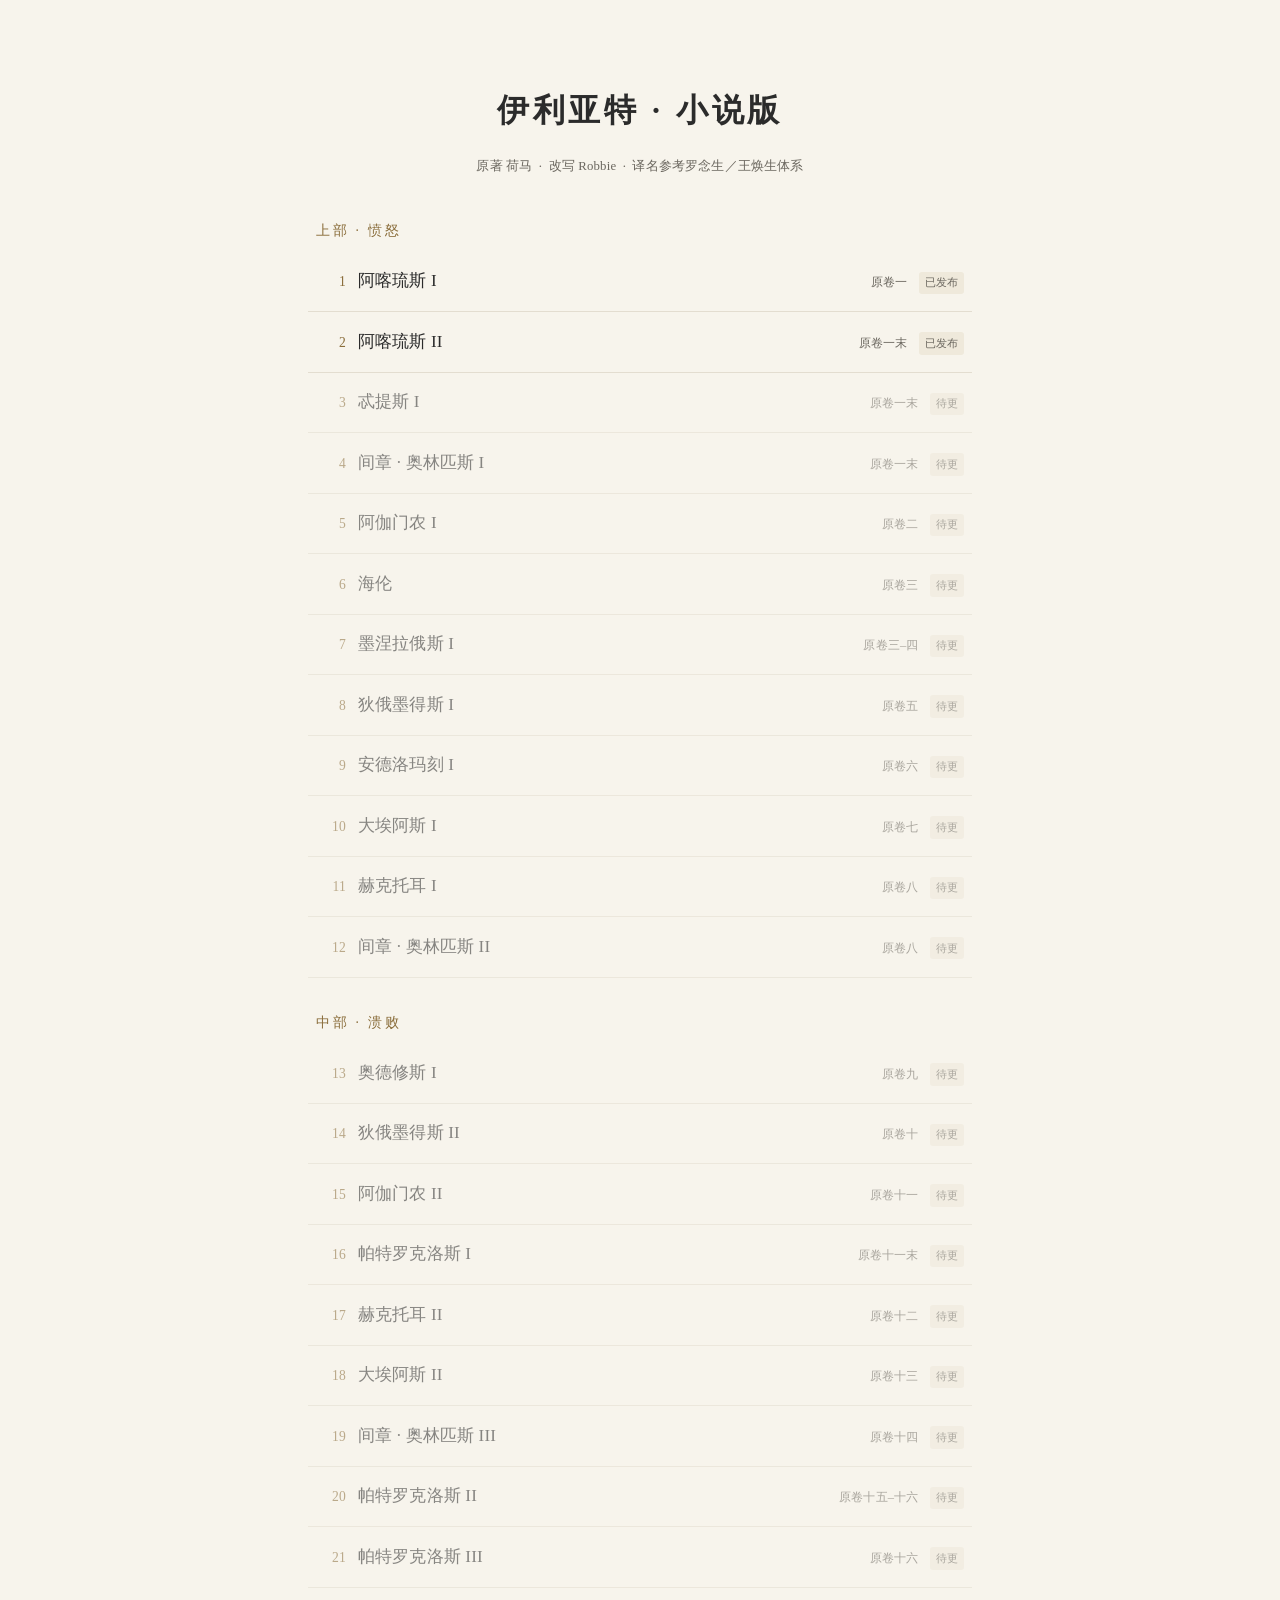
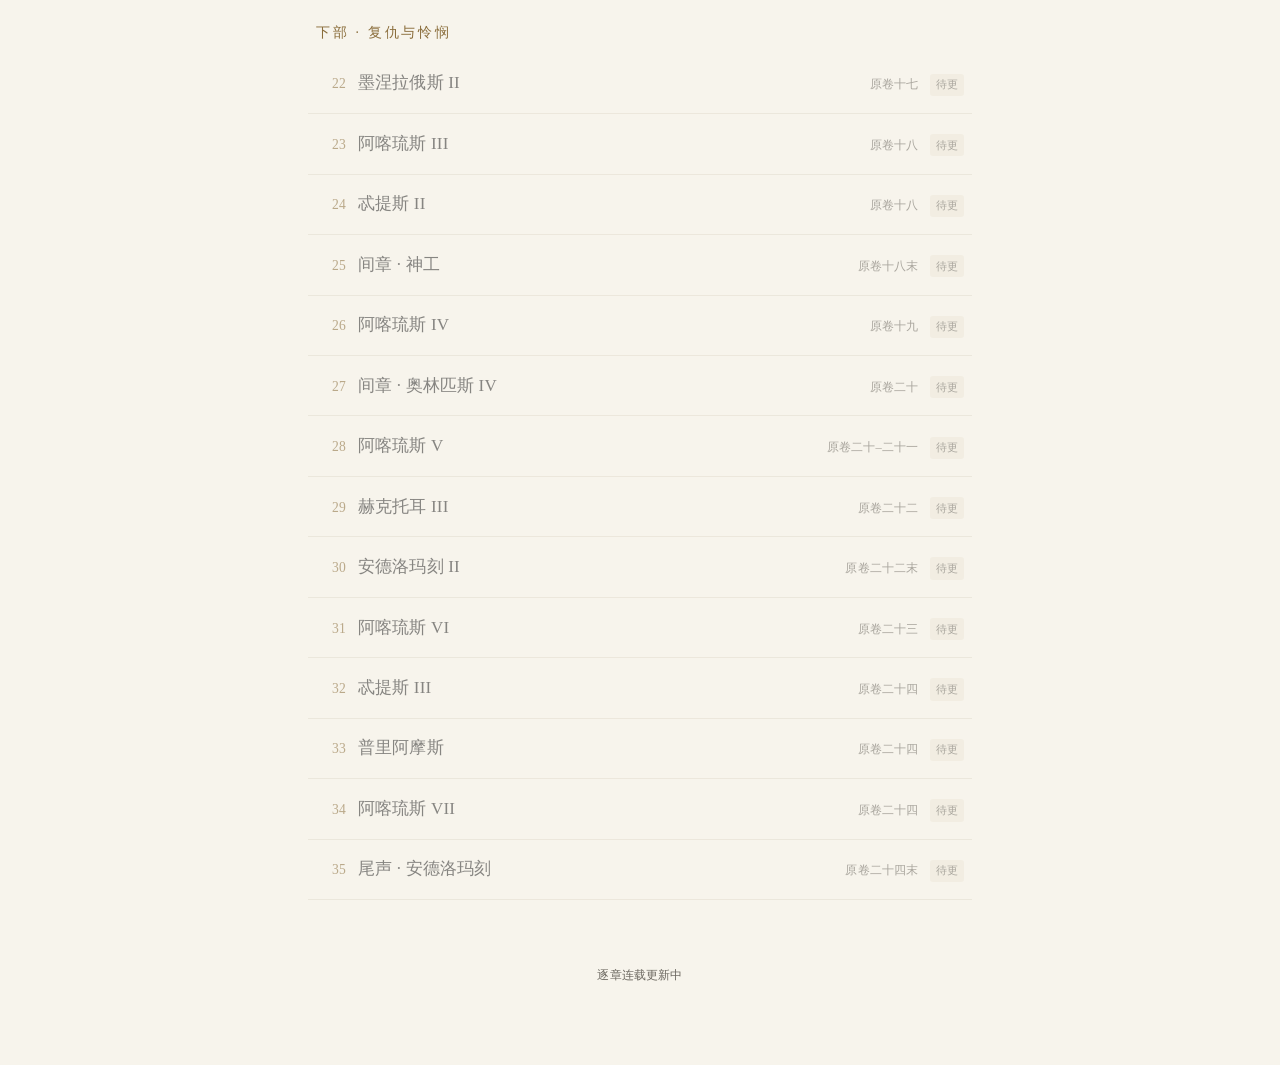
==== commit 8105a98a: "ch02 初稿 V1.1 发布：阿喀琉斯 II（海边唤母）；ch01 导航接入 ch02，目录标记已发布" ====
--- a/index.html
+++ b/index.html
@@ -16,7 +16,7 @@
   <p class="toc-section">上部 · 愤怒</p>
   <ul class="toc">
     <a class="toc-item" href="chapters/ch01.html"><span class="toc-num">1</span><span class="toc-name">阿喀琉斯 I</span><span class="toc-vol">原卷一</span><span class="toc-badge">已发布</span></a>
-    <li class="toc-item is-pending"><span class="toc-num">2</span><span class="toc-name">阿喀琉斯 II</span><span class="toc-vol">原卷一末</span><span class="toc-badge">待更</span></li>
+    <a class="toc-item" href="chapters/ch02.html"><span class="toc-num">2</span><span class="toc-name">阿喀琉斯 II</span><span class="toc-vol">原卷一末</span><span class="toc-badge">已发布</span></a>
     <li class="toc-item is-pending"><span class="toc-num">3</span><span class="toc-name">忒提斯 I</span><span class="toc-vol">原卷一末</span><span class="toc-badge">待更</span></li>
     <li class="toc-item is-pending"><span class="toc-num">4</span><span class="toc-name">间章 · 奥林匹斯 I</span><span class="toc-vol">原卷一末</span><span class="toc-badge">待更</span></li>
     <li class="toc-item is-pending"><span class="toc-num">5</span><span class="toc-name">阿伽门农 I</span><span class="toc-vol">原卷二</span><span class="toc-badge">待更</span></li>
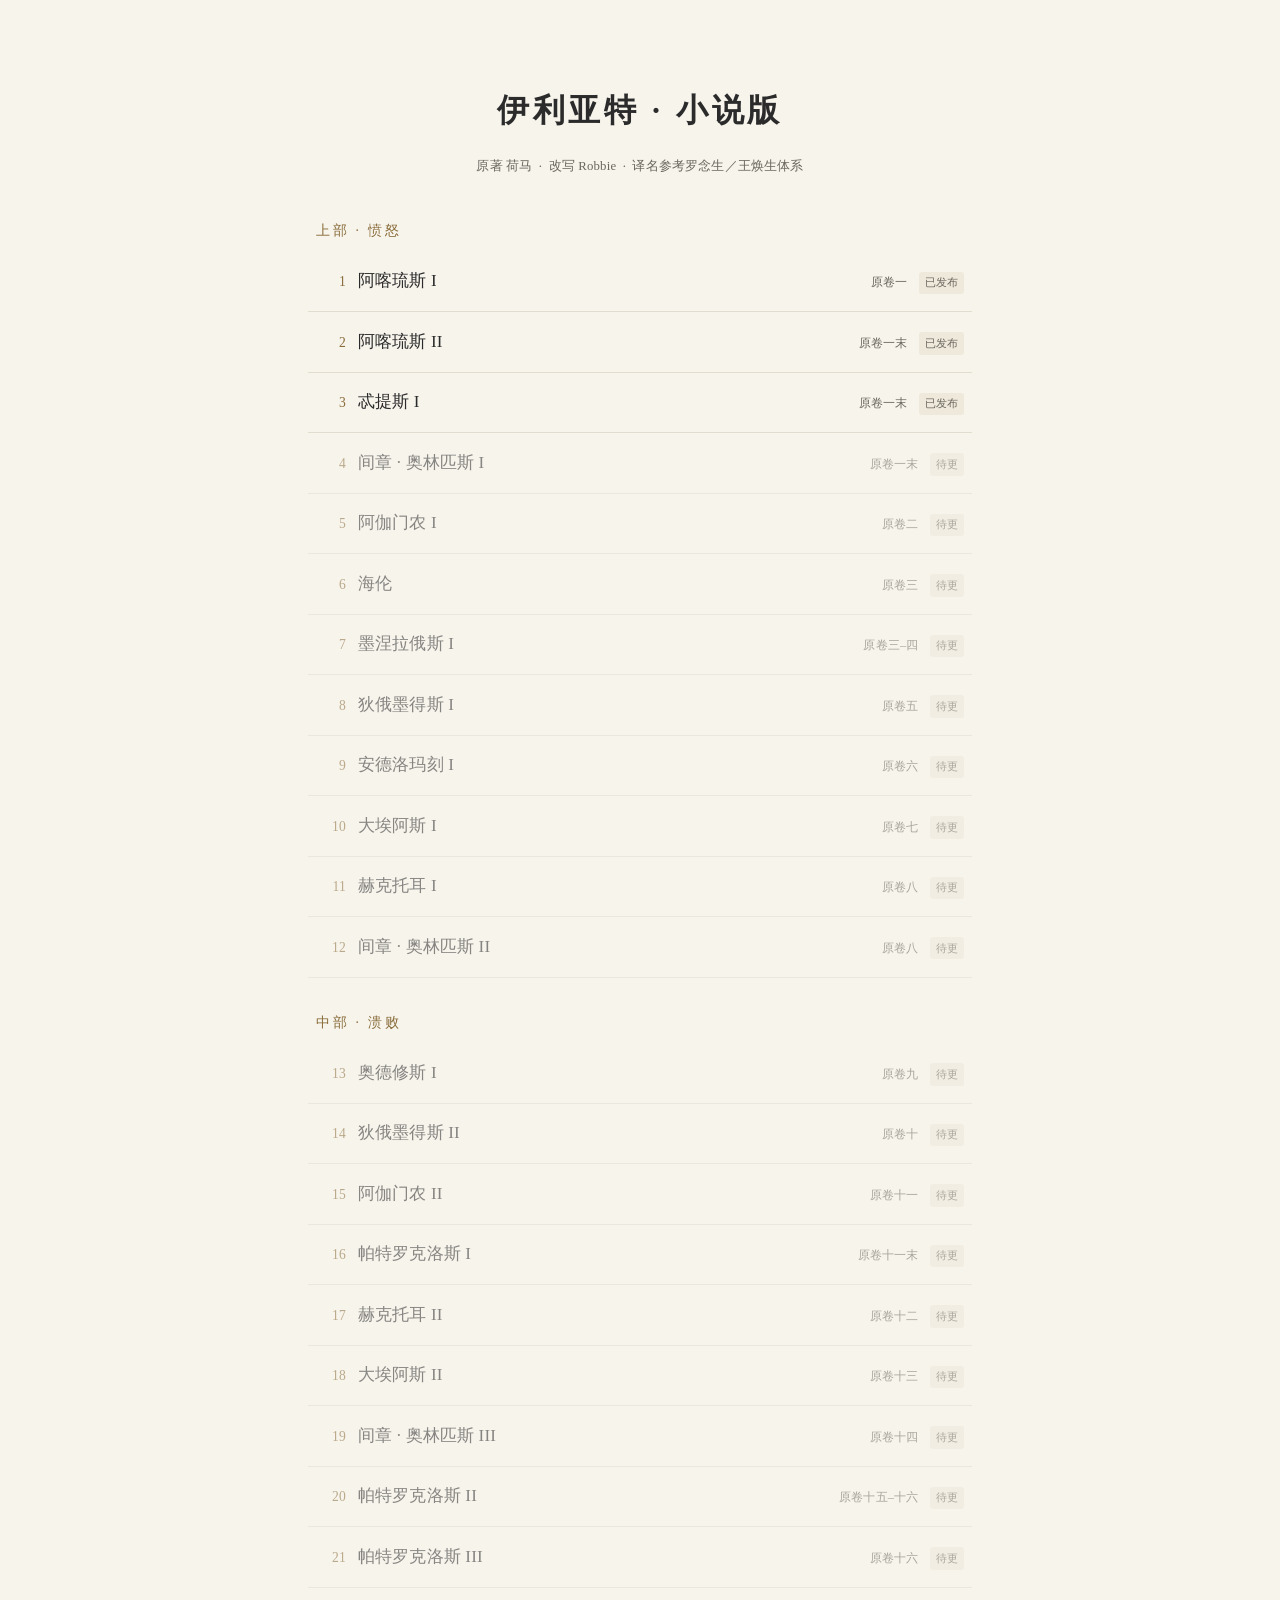
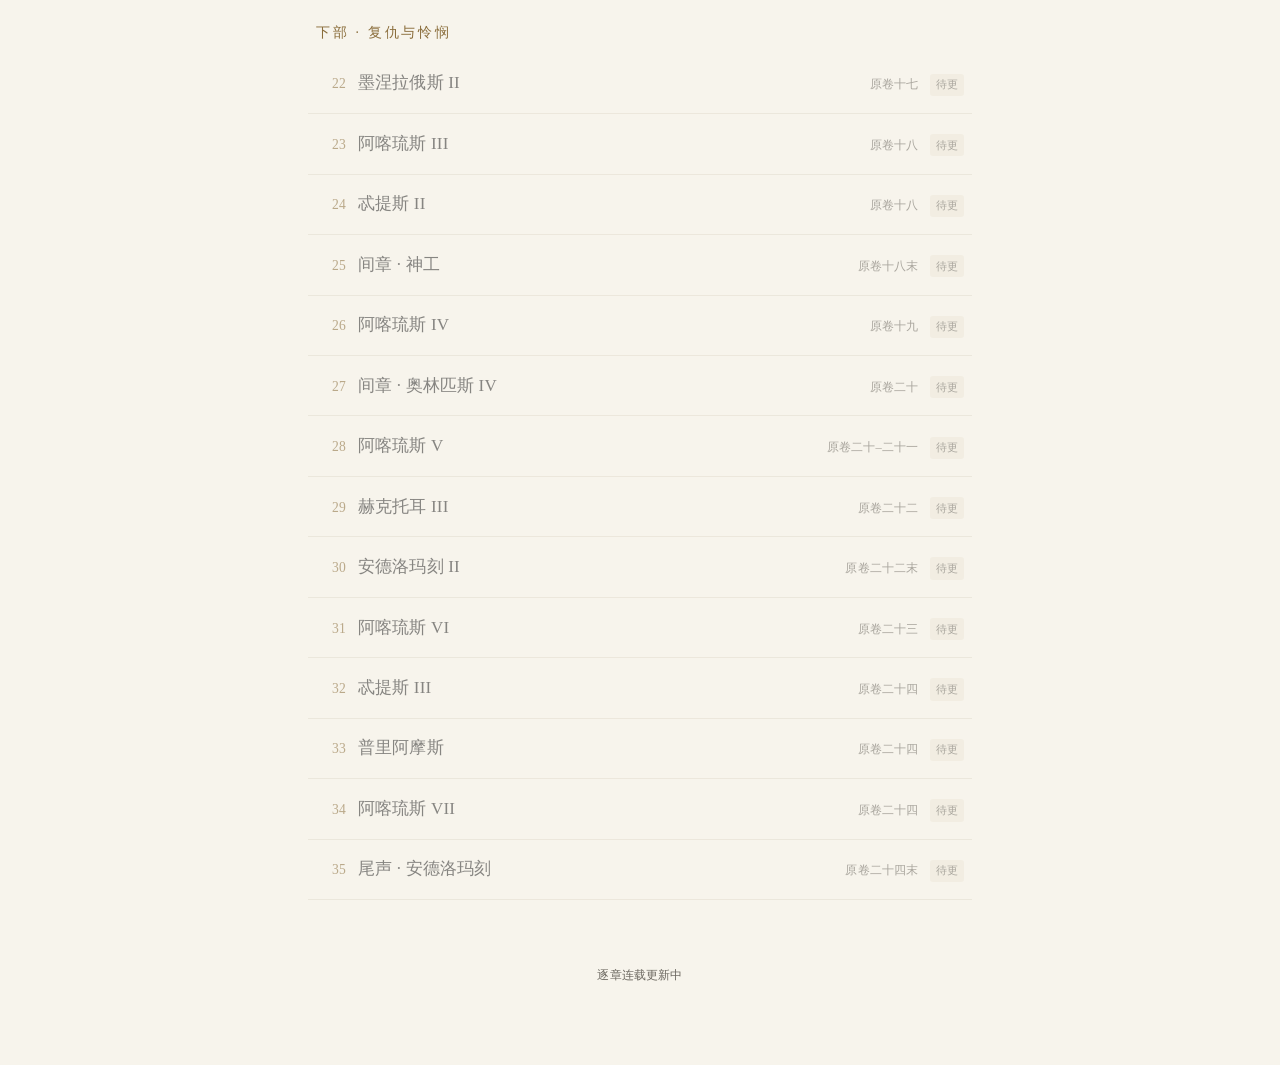
==== commit 3acc3c24: "ch03 初稿 V1.3 发布：忒提斯 I（奥林匹斯请愿，D01 方案 C 以离场收束）；ch02 导航接入 ch03，目录标记已发布" ====
--- a/index.html
+++ b/index.html
@@ -17,7 +17,7 @@
   <ul class="toc">
     <a class="toc-item" href="chapters/ch01.html"><span class="toc-num">1</span><span class="toc-name">阿喀琉斯 I</span><span class="toc-vol">原卷一</span><span class="toc-badge">已发布</span></a>
     <a class="toc-item" href="chapters/ch02.html"><span class="toc-num">2</span><span class="toc-name">阿喀琉斯 II</span><span class="toc-vol">原卷一末</span><span class="toc-badge">已发布</span></a>
-    <li class="toc-item is-pending"><span class="toc-num">3</span><span class="toc-name">忒提斯 I</span><span class="toc-vol">原卷一末</span><span class="toc-badge">待更</span></li>
+    <a class="toc-item" href="chapters/ch03.html"><span class="toc-num">3</span><span class="toc-name">忒提斯 I</span><span class="toc-vol">原卷一末</span><span class="toc-badge">已发布</span></a>
     <li class="toc-item is-pending"><span class="toc-num">4</span><span class="toc-name">间章 · 奥林匹斯 I</span><span class="toc-vol">原卷一末</span><span class="toc-badge">待更</span></li>
     <li class="toc-item is-pending"><span class="toc-num">5</span><span class="toc-name">阿伽门农 I</span><span class="toc-vol">原卷二</span><span class="toc-badge">待更</span></li>
     <li class="toc-item is-pending"><span class="toc-num">6</span><span class="toc-name">海伦</span><span class="toc-vol">原卷三</span><span class="toc-badge">待更</span></li>
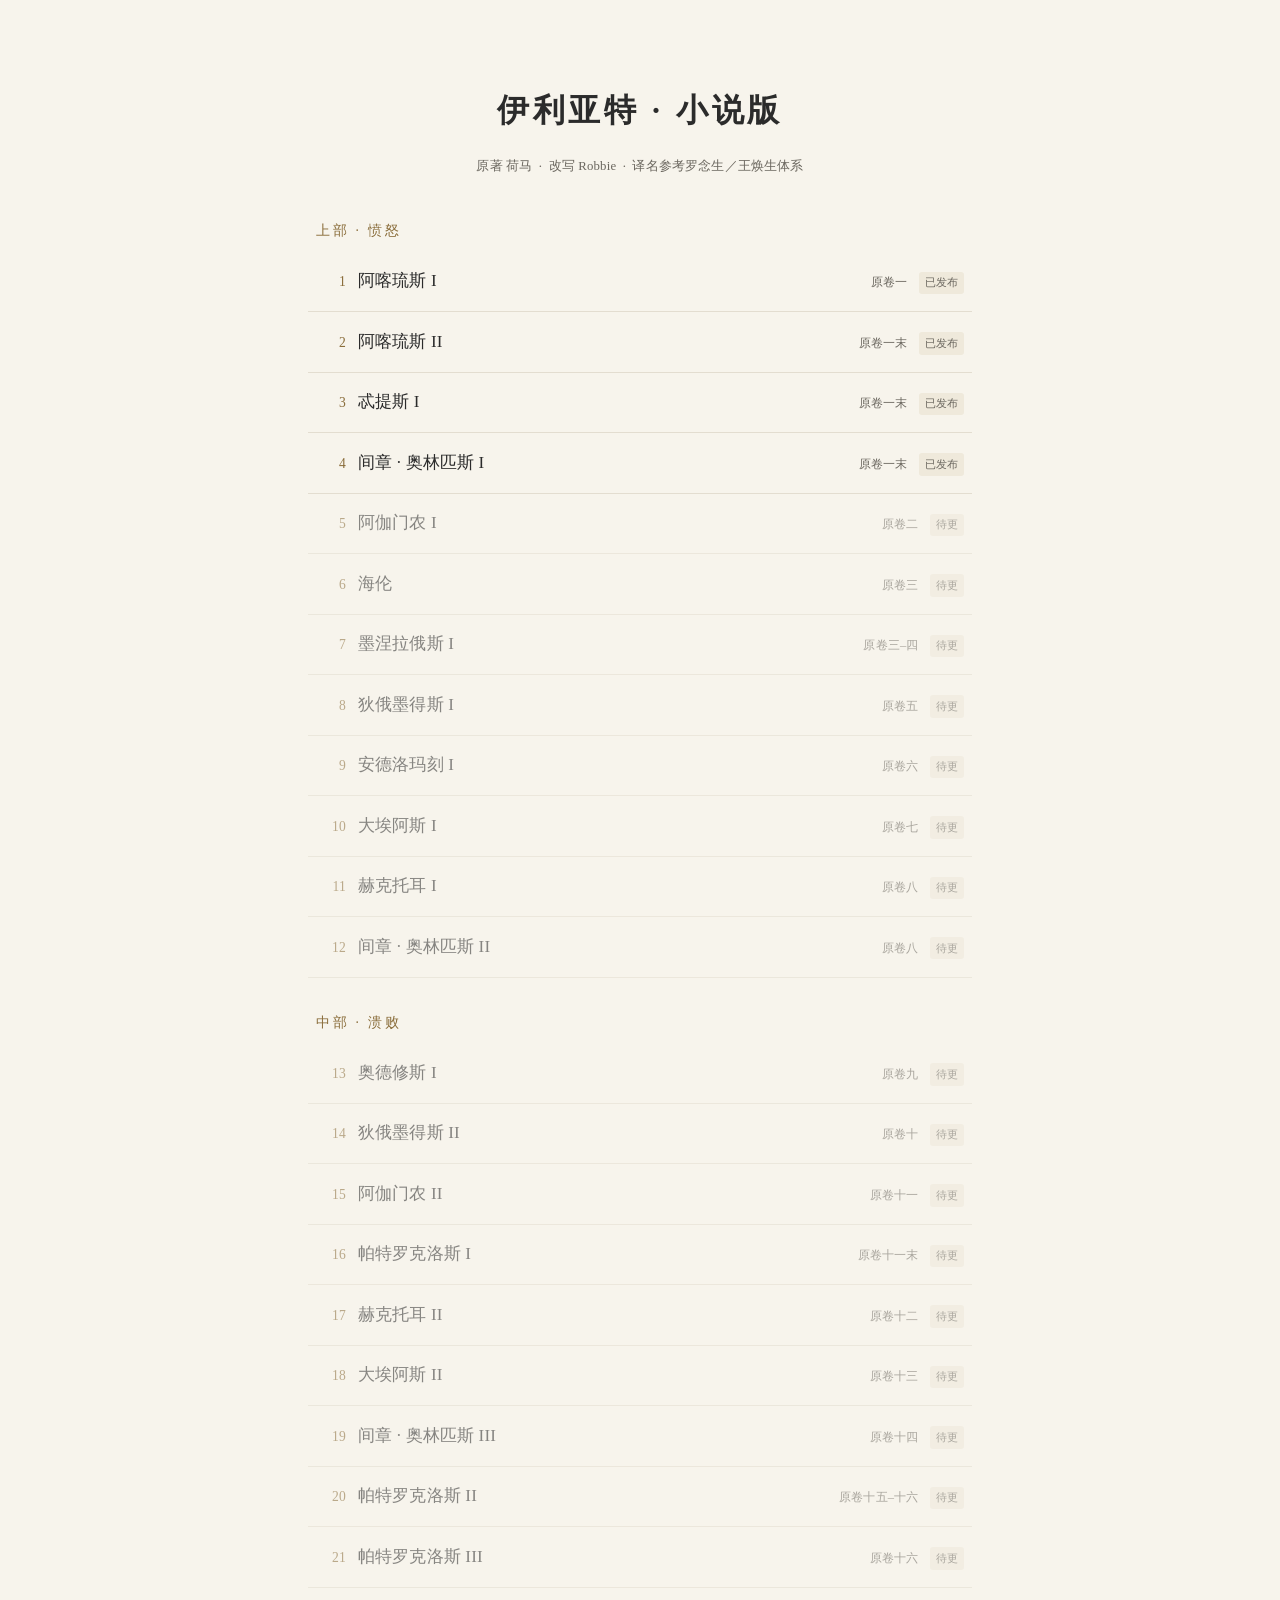
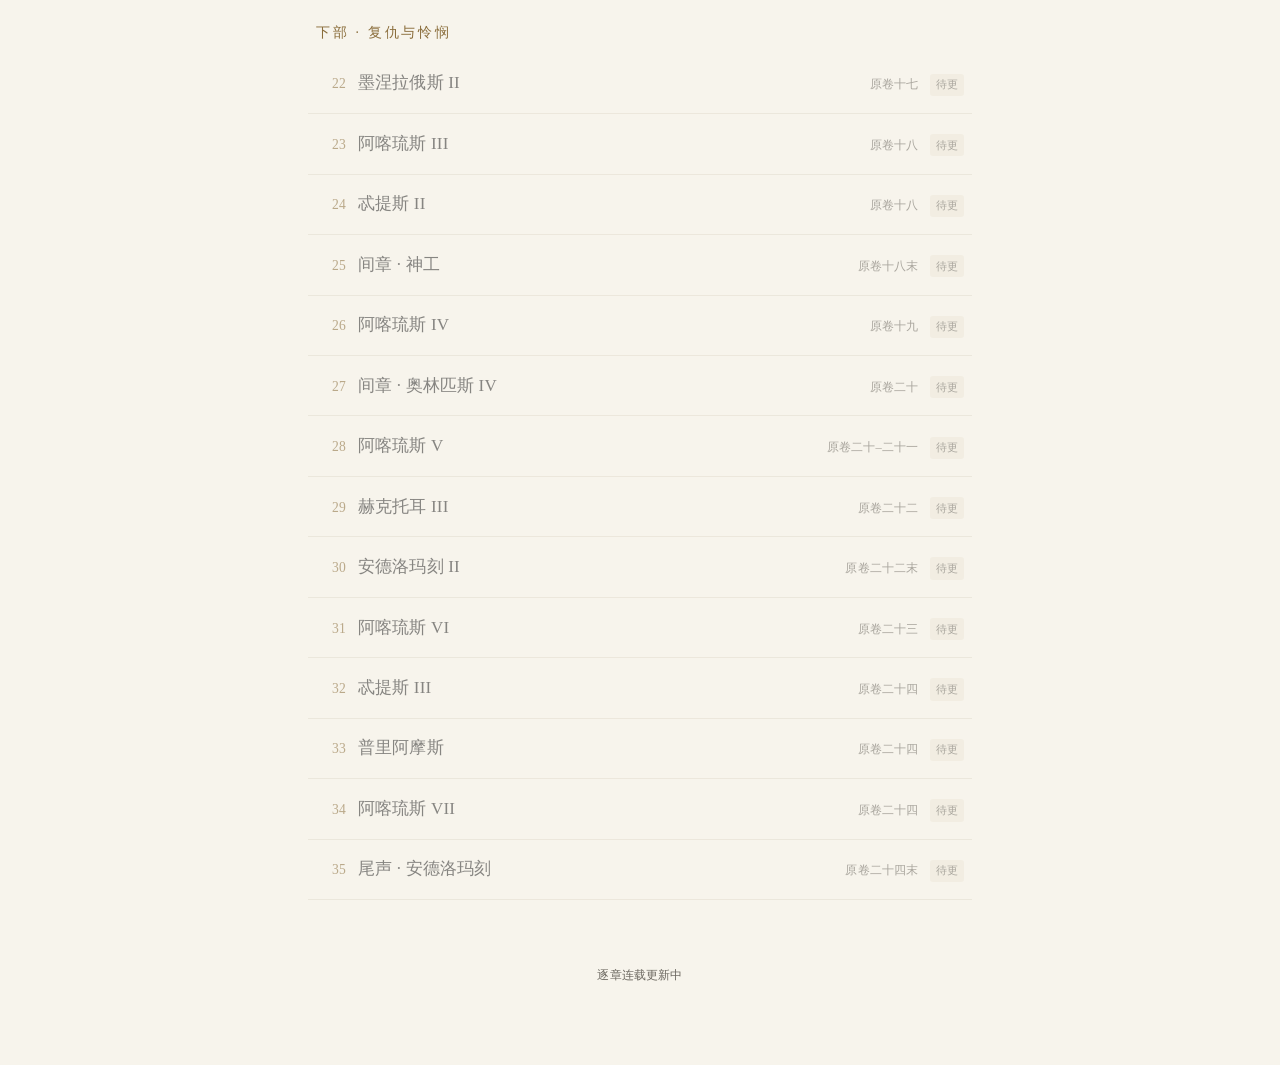
==== commit debe2eef: "ch04 初稿 V1.3 发布：间章·奥林匹斯 I（宴席争执+派梦，D01 方案 C 落位）；ch03 导航接入 ch04，目录标记已发布" ====
--- a/index.html
+++ b/index.html
@@ -18,7 +18,7 @@
     <a class="toc-item" href="chapters/ch01.html"><span class="toc-num">1</span><span class="toc-name">阿喀琉斯 I</span><span class="toc-vol">原卷一</span><span class="toc-badge">已发布</span></a>
     <a class="toc-item" href="chapters/ch02.html"><span class="toc-num">2</span><span class="toc-name">阿喀琉斯 II</span><span class="toc-vol">原卷一末</span><span class="toc-badge">已发布</span></a>
     <a class="toc-item" href="chapters/ch03.html"><span class="toc-num">3</span><span class="toc-name">忒提斯 I</span><span class="toc-vol">原卷一末</span><span class="toc-badge">已发布</span></a>
-    <li class="toc-item is-pending"><span class="toc-num">4</span><span class="toc-name">间章 · 奥林匹斯 I</span><span class="toc-vol">原卷一末</span><span class="toc-badge">待更</span></li>
+    <a class="toc-item" href="chapters/ch04.html"><span class="toc-num">4</span><span class="toc-name">间章 · 奥林匹斯 I</span><span class="toc-vol">原卷一末</span><span class="toc-badge">已发布</span></a>
     <li class="toc-item is-pending"><span class="toc-num">5</span><span class="toc-name">阿伽门农 I</span><span class="toc-vol">原卷二</span><span class="toc-badge">待更</span></li>
     <li class="toc-item is-pending"><span class="toc-num">6</span><span class="toc-name">海伦</span><span class="toc-vol">原卷三</span><span class="toc-badge">待更</span></li>
     <li class="toc-item is-pending"><span class="toc-num">7</span><span class="toc-name">墨涅拉俄斯 I</span><span class="toc-vol">原卷三–四</span><span class="toc-badge">待更</span></li>
